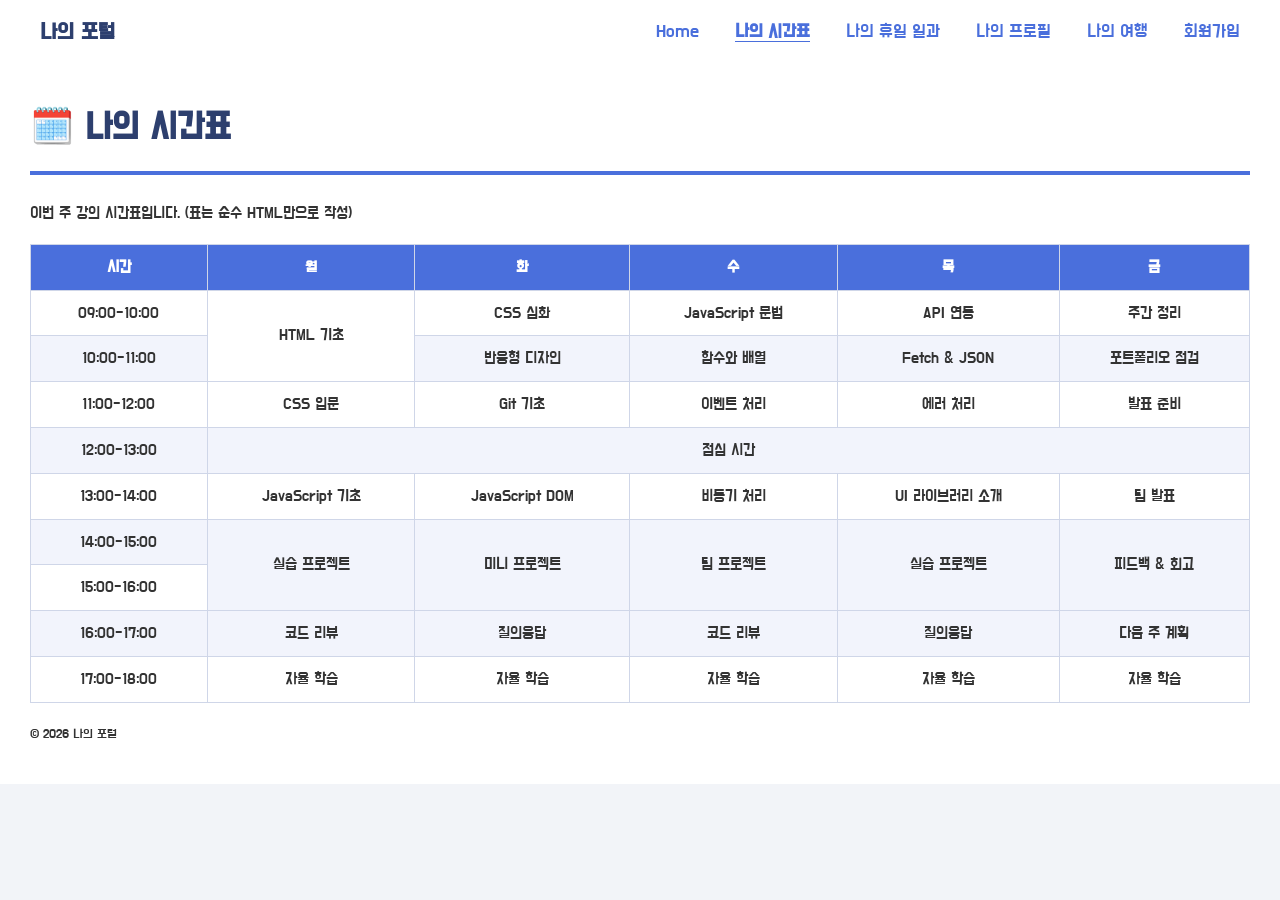
==== html/myClass.html @ 4f265711 "아래로 스크롤할시 네비 메뉴 사라지고, 다시 올리면 나오게 하는 기능 추가" ====
<!DOCTYPE html>
<html lang="ko">
<head>
    <meta charset="UTF-8">
    <meta name="viewport" content="width=device-width, initial-scale=1.0">
    <title>나의 포털 | 시간표</title>
    <link rel="preconnect" href="https://fonts.googleapis.com">
    <link rel="preconnect" href="https://fonts.gstatic.com" crossorigin>
    <link href="https://fonts.googleapis.com/css2?family=Do+Hyeon&display=swap" rel="stylesheet">
    <link rel="stylesheet" href="../css/style.css">
</head>
<body>
    <div class="container">
    <nav>
        <a href="index.html" class="logo">나의 포털</a>
        <ul class="quicklinks">
            <li><a href="index.html">Home</a></li>
            <li><a href="myClass.html" class="active">나의 시간표</a></li>
            <li><a href="myHoliday.html">나의 휴일 일과</a></li>
            <li><a href="myProfile.html">나의 프로필</a></li>
            <li><a href="myTrip.html">나의 여행</a></li>
            <li><a href="signUp.html">회원가입</a></li>
        </ul>
    </nav>

    <header>
        <h1>🗓️ 나의 시간표</h1>
        <p>이번 주 강의 시간표입니다. (표는 순수 HTML만으로 작성)</p>
    </header>

    <main>
        <table border="1">
            <thead>
                <tr>
                    <th>시간</th>
                    <th>월</th>
                    <th>화</th>
                    <th>수</th>
                    <th>목</th>
                    <th>금</th>
                </tr>
            </thead>
            <tbody>
                <tr>
                    <td>09:00-10:00</td>
                    <td rowspan="2">HTML 기초</td>
                    <td>CSS 심화</td>
                    <td>JavaScript 문법</td>
                    <td>API 연동</td>
                    <td>주간 정리</td>
                </tr>
                <tr>
                    <td>10:00-11:00</td>
                    <td>반응형 디자인</td>
                    <td>함수와 배열</td>
                    <td>Fetch &amp; JSON</td>
                    <td>포트폴리오 점검</td>
                </tr>
                <tr>
                    <td>11:00-12:00</td>
                    <td>CSS 입문</td>
                    <td>Git 기초</td>
                    <td>이벤트 처리</td>
                    <td>에러 처리</td>
                    <td>발표 준비</td>
                </tr>
                <tr>
                    <td>12:00-13:00</td>
                    <td colspan="5">점심 시간</td>
                </tr>
                <tr>
                    <td>13:00-14:00</td>
                    <td>JavaScript 기초</td>
                    <td>JavaScript DOM</td>
                    <td>비동기 처리</td>
                    <td>UI 라이브러리 소개</td>
                    <td>팀 발표</td>
                </tr>
                <tr>
                    <td>14:00-15:00</td>
                    <td rowspan="2">실습 프로젝트</td>
                    <td rowspan="2">미니 프로젝트</td>
                    <td rowspan="2">팀 프로젝트</td>
                    <td rowspan="2">실습 프로젝트</td>
                    <td rowspan="2">피드백 &amp; 회고</td>
                </tr>
                <tr>
                    <td>15:00-16:00</td>
                </tr>
                <tr>
                    <td>16:00-17:00</td>
                    <td>코드 리뷰</td>
                    <td>질의응답</td>
                    <td>코드 리뷰</td>
                    <td>질의응답</td>
                    <td>다음 주 계획</td>
                </tr>
                <tr>
                    <td>17:00-18:00</td>
                    <td>자율 학습</td>
                    <td>자율 학습</td>
                    <td>자율 학습</td>
                    <td>자율 학습</td>
                    <td>자율 학습</td>
                </tr>
            </tbody>
        </table>
    </main>

    <footer>
        <p><small>&copy; 2026 나의 포털</small></p>
    </footer>
    </div>
    <script src="../script/navScroll.js"></script>
</body>
</html>
---- css/style.css ----
/* ===== 전체 폰트 / 줄간격 / 색상 ===== */
body {
    font-family: 'Do Hyeon', sans-serif;
    line-height: 1.8;
    color: #333333;
    background-color: #f2f4f8;
    margin: 0;
    padding: 0;
}

/* ===== 제목 강조 ===== */
h1 {
    font-size: 2.2rem;
    color: #2d3f6e;
    padding: 12px 0;
    border-bottom: 4px solid #4a6fdc;
}

h2 {
    font-size: 1.5rem;
    color: #2d3f6e;
    padding: 8px 0 8px 10px;
    border-left: 6px solid #4a6fdc;
}

/* ===== 링크 스타일 ===== */
a {
    color: #4a6fdc;
    text-decoration: none;
}

a:hover {
    text-decoration: underline;
}

/* ===== 컨테이너 (가운데 정렬) ===== */
.container {
    margin: 0 auto;
    padding: 20px 30px;
    background-color: #ffffff;
}

/* ===== myTrip.html 여행지 카드 ===== */
.trip-card {
    background-color: #fafbff;
    border: 1px solid #dfe4f2;
    border-radius: 8px;
    padding: 15px;
    margin: 15px 0;
}

/* ===== myClass.html 시간표 ===== */
table {
    border-collapse: collapse;
    width: 100%;
}

th, td {
    border: 1px solid #cfd6e8;
    padding: 8px 10px;
    text-align: center;
}

thead th {
    background-color: #4a6fdc;
    color: #ffffff;
}

tbody tr:nth-child(even) {
    background-color: #f2f4fc;
}

/* ===== 미션3: index.html 바로가기 Flexbox ===== */
/* ===== 스크롤 시 사라짐/sticky 네비바 ===== */
nav {
    position: fixed;
    top: 0;
    left: 0;
    width: 100%;
    height: 64px;
    box-sizing: border-box;
    display: flex;
    align-items: center;
    justify-content: space-between;
    flex-wrap: wrap;
    gap: 12px;
    padding: 0 30px;
    background-color: transparent;
    z-index: 1000;
    transition: transform 0.3s ease, opacity 0.3s ease, background-color 0.3s ease;
}

nav.nav-scrolled {
    background-color: lightgreen;
}

nav.nav-hidden {
    transform: translateY(-100%);
    opacity: 0;
    pointer-events: none;
}

/* nav가 fixed로 빠지는 만큼 header를 아래로 밀어줌 */
header {
    margin-top: 64px;
}

.logo {
    font-size: 1.4rem;
    font-weight: bold;
    color: #2d3f6e;
    text-decoration: none;
}

.logo:hover {
    text-decoration: none;
}

.quicklinks {
    display: flex;
    flex-wrap: wrap;
    justify-content: flex-end;
    gap: 10px 16px;
    list-style: none;
    padding: 0;
    margin: 0;
}

/* ===== 미션3: index.html main/aside 가로 배치 ===== */
.layout {
    display: flex;
    gap: 30px;
    align-items: flex-start;
}

.layout main {
    flex: 3;
}

.layout aside {
    flex: 1;
}

/* ===== 미션3: myTrip.html 여행지 카드 Grid 3열 ===== */
.trip-grid {
    display: grid;
    grid-template-columns: repeat(3, 1fr);
    gap: 20px;
}

.trip-grid .trip-card {
    margin: 0;
}

/* ===== 미션5: 내비게이션 링크 hover 전환 ===== */
nav a {
    display: inline-block;
    padding: 6px 10px;
    border-radius: 4px;
    font-size: 1.15rem;
    transition: background-color 0.3s ease, color 0.3s ease;
}

nav a:hover {
    background-color: #4a6fdc;
    color: #ffffff;
    text-decoration: none;
}

nav a.active {
    text-decoration: underline;
    text-underline-offset: 4px;
    font-weight: bold;
}

/* ===== 미션5: 회원가입 버튼 hover 전환 ===== */
input[type="submit"],
input[type="reset"] {
    padding: 8px 18px;
    border: none;
    border-radius: 4px;
    cursor: pointer;
    transition: background-color 0.3s ease;
}

input[type="submit"] {
    background-color: #4a6fdc;
    color: #ffffff;
}

input[type="submit"]:hover {
    background-color: #2d3f6e;
}

input[type="reset"] {
    background-color: #e0e4f0;
    color: #333333;
}

input[type="reset"]:hover {
    background-color: #c7cde3;
}

/* ===== 미션6~8: 미니 게임/도구 버튼 ===== */
aside button {
    display: block;
    margin: 8px 0;
    padding: 8px 14px;
    border: none;
    border-radius: 4px;
    background-color: #4a6fdc;
    color: #ffffff;
    cursor: pointer;
    transition: background-color 0.3s ease;
}

aside button:hover {
    background-color: #2d3f6e;
}

/* ===== 미션9: 실시간 날씨 ===== */
#city-select {
    margin-top: 6px;
    padding: 4px 8px;
}

#weather-box {
    margin-top: 10px;
    padding: 10px;
    background-color: #f2f4fc;
    border-radius: 4px;
}

/* ===== 미션5: 여행 카드 hover 효과 ===== */
.trip-card {
    transition: transform 0.3s ease, box-shadow 0.3s ease;
}

.trip-card:hover {
    transform: translateY(-6px);
    box-shadow: 0 10px 20px rgba(45, 63, 110, 0.25);
}

/* ===== 미션5: 헤더 타이틀 페이드인 ===== */
@keyframes fadeIn {
    from {
        opacity: 0;
        transform: translateY(-10px);
    }
    to {
        opacity: 1;
        transform: translateY(0);
    }
}

.fade-in {
    animation: fadeIn 1.2s ease;
}

/* ===== 미션4: 786px 이하 반응형 ===== */
@media (max-width: 786px) {
    nav {
        flex-direction: column;
        align-items: flex-start;
        height: auto;
        padding: 10px 20px;
    }

    header {
        margin-top: 140px;
    }

    .quicklinks {
        flex-direction: column;
        justify-content: flex-start;
    }

    .layout {
        flex-direction: column;
    }

    .trip-grid {
        grid-template-columns: 1fr;
    }
}
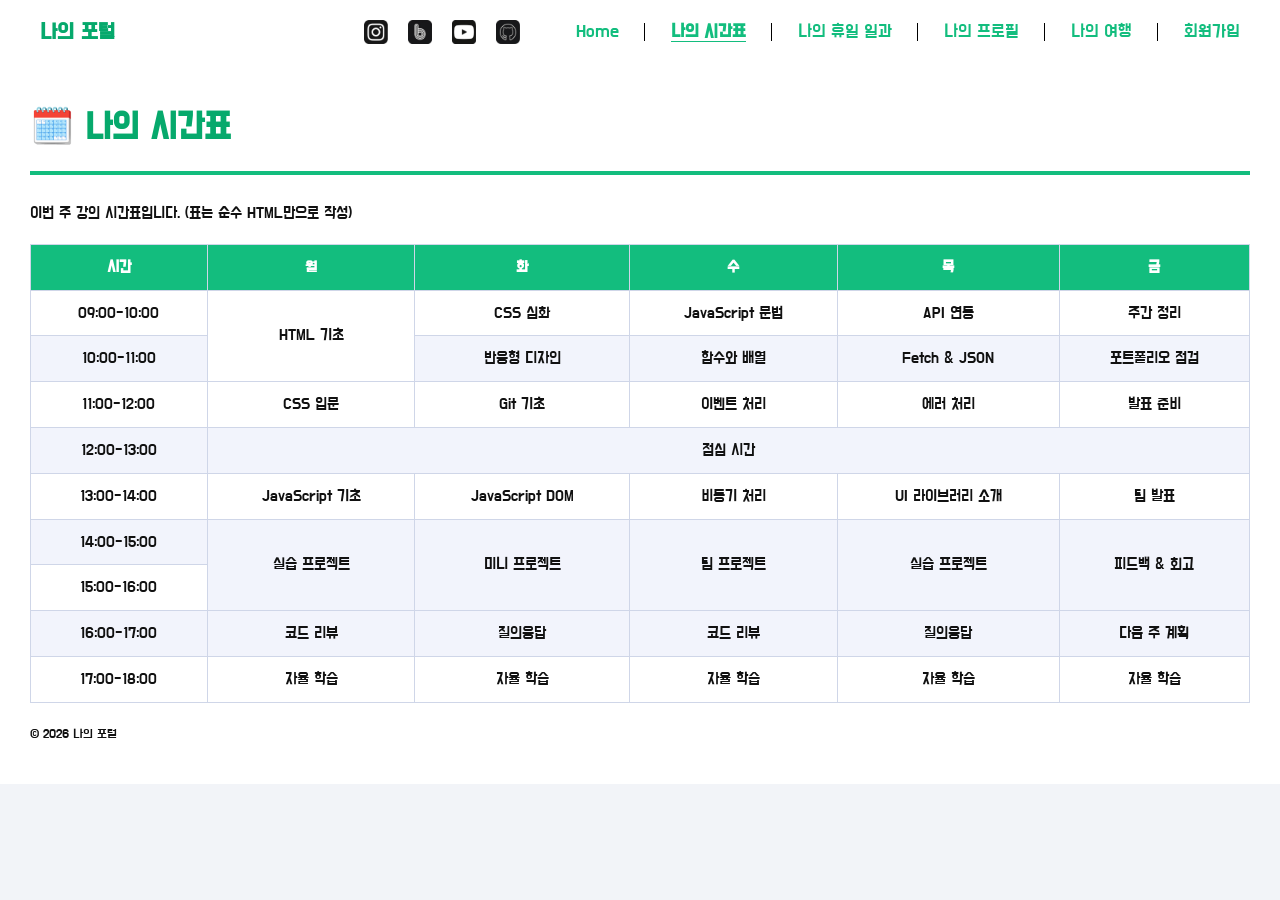
==== commit 08ee0676: "nav옆 인스타 블로그 깃허브 아이콘 추가" ====
--- a/html/myClass.html
+++ b/html/myClass.html
@@ -13,6 +13,14 @@
     <div class="container">
     <nav>
         <a href="index.html" class="logo">나의 포털</a>
+        <div class="nav-right">
+        <!-- TODO: 아래 3개 아이콘 링크는 임시로 google.com으로 연결됨. 실제 SNS 주소로 교체할 것 -->
+        <ul class="social-icons">
+            <li><a href="https://google.com" target="_blank" rel="noopener" aria-label="Instagram"><img src="../media/Icons/Icon_Insta.png" alt="Instagram" width="24" height="24"></a></li>
+            <li><a href="https://google.com" target="_blank" rel="noopener" aria-label="Blog"><img src="../media/Icons/Icon_Blog.png" alt="Blog" width="24" height="24"></a></li>
+            <li><a href="https://google.com" target="_blank" rel="noopener" aria-label="YouTube"><img src="../media/Icons/Icon_Youtube.png" alt="YouTube" width="24" height="24"></a></li>
+            <li><a href="https://google.com" target="_blank" rel="noopener" aria-label="GitHub"><img src="../media/Icons/Icon_Github.png" alt="GitHub" width="24" height="24"></a></li>
+        </ul>
         <ul class="quicklinks">
             <li><a href="index.html">Home</a></li>
             <li><a href="myClass.html" class="active">나의 시간표</a></li>
@@ -21,6 +29,7 @@
             <li><a href="myTrip.html">나의 여행</a></li>
             <li><a href="signUp.html">회원가입</a></li>
         </ul>
+    </div>
     </nav>
 
     <header>
--- a/css/style.css
+++ b/css/style.css
@@ -1,9 +1,27 @@
+/* ===== 색상 상수 (여기 값만 바꾸면 전체에 반영됨) ===== */
+:root {
+    --origin-green: #13bd7e;
+    --origin-deepgreen: #06a96c;
+    --font-dark: #111111;
+    --font-bright: #ffffff;
+
+    /* 아직 확정 안 된 보조색 (임시) */
+    --color-bg: #f2f4f8;
+    --color-bg-soft: #f2f4fc;
+    --color-border: #cfd6e8;
+    --color-border-light: #dfe4f2;
+    --color-card-bg: #fafbff;
+    --color-neutral: #e0e4f0;
+    --color-neutral-hover: #c7cde3;
+    --color-shadow: rgba(6, 169, 108, 0.25);
+}
+
 /* ===== 전체 폰트 / 줄간격 / 색상 ===== */
 body {
     font-family: 'Do Hyeon', sans-serif;
     line-height: 1.8;
-    color: #333333;
-    background-color: #f2f4f8;
+    color: var(--font-dark);
+    background-color: var(--color-bg);
     margin: 0;
     padding: 0;
 }
@@ -11,21 +29,21 @@
 /* ===== 제목 강조 ===== */
 h1 {
     font-size: 2.2rem;
-    color: #2d3f6e;
+    color: var(--origin-deepgreen);
     padding: 12px 0;
-    border-bottom: 4px solid #4a6fdc;
+    border-bottom: 4px solid var(--origin-green);
 }
 
 h2 {
     font-size: 1.5rem;
-    color: #2d3f6e;
+    color: var(--origin-deepgreen);
     padding: 8px 0 8px 10px;
-    border-left: 6px solid #4a6fdc;
+    border-left: 6px solid var(--origin-green);
 }
 
 /* ===== 링크 스타일 ===== */
 a {
-    color: #4a6fdc;
+    color: var(--origin-green);
     text-decoration: none;
 }
 
@@ -37,13 +55,13 @@
 .container {
     margin: 0 auto;
     padding: 20px 30px;
-    background-color: #ffffff;
+    background-color: var(--font-bright);
 }
 
 /* ===== myTrip.html 여행지 카드 ===== */
 .trip-card {
-    background-color: #fafbff;
-    border: 1px solid #dfe4f2;
+    background-color: var(--color-card-bg);
+    border: 1px solid var(--color-border-light);
     border-radius: 8px;
     padding: 15px;
     margin: 15px 0;
@@ -56,18 +74,18 @@
 }
 
 th, td {
-    border: 1px solid #cfd6e8;
+    border: 1px solid var(--color-border);
     padding: 8px 10px;
     text-align: center;
 }
 
 thead th {
-    background-color: #4a6fdc;
-    color: #ffffff;
+    background-color: var(--origin-green);
+    color: var(--font-bright);
 }
 
 tbody tr:nth-child(even) {
-    background-color: #f2f4fc;
+    background-color: var(--color-bg-soft);
 }
 
 /* ===== 미션3: index.html 바로가기 Flexbox ===== */
@@ -82,7 +100,6 @@
     display: flex;
     align-items: center;
     justify-content: space-between;
-    flex-wrap: wrap;
     gap: 12px;
     padding: 0 30px;
     background-color: transparent;
@@ -91,7 +108,7 @@
 }
 
 nav.nav-scrolled {
-    background-color: lightgreen;
+    background-color: var(--origin-green);
 }
 
 nav.nav-hidden {
@@ -108,7 +125,7 @@
 .logo {
     font-size: 1.4rem;
     font-weight: bold;
-    color: #2d3f6e;
+    color: var(--origin-deepgreen);
     text-decoration: none;
 }
 
@@ -116,14 +133,62 @@
     text-decoration: none;
 }
 
+.nav-right {
+    display: flex;
+    align-items: center;
+    flex-wrap: wrap;
+    gap: 20px;
+    margin-left: auto;
+}
+
+.social-icons {
+    display: flex;
+    align-items: center;
+    gap: 0px;
+    list-style: none;
+    padding: 10px 0px 0px 0px;
+    margin: 0;
+}
+
+.social-icons img {
+    display: block;
+    width: 24px;
+    height: 24px;
+    transition: opacity 0.3s ease;
+}
+
+.social-icons a:hover img {
+    opacity: 0.7;
+}
+
 .quicklinks {
     display: flex;
     flex-wrap: wrap;
     justify-content: flex-end;
-    gap: 10px 16px;
+    gap: 10px 0;
     list-style: none;
     padding: 0;
     margin: 0;
+}
+
+.quicklinks li {
+    position: relative;
+    padding: 0 16px;
+}
+
+.quicklinks li:last-child {
+    padding-right: 0;
+}
+
+.quicklinks li:not(:last-child)::after {
+    content: "";
+    position: absolute;
+    right: 0;
+    top: 50%;
+    transform: translateY(-50%);
+    width: 1.5px;
+    height: 18px;
+    background-color: #000000;
 }
 
 /* ===== 미션3: index.html main/aside 가로 배치 ===== */
@@ -162,8 +227,8 @@
 }
 
 nav a:hover {
-    background-color: #4a6fdc;
-    color: #ffffff;
+    background-color: var(--origin-green);
+    color: var(--font-bright);
     text-decoration: none;
 }
 
@@ -184,21 +249,21 @@
 }
 
 input[type="submit"] {
-    background-color: #4a6fdc;
-    color: #ffffff;
+    background-color: var(--origin-green);
+    color: var(--font-bright);
 }
 
 input[type="submit"]:hover {
-    background-color: #2d3f6e;
+    background-color: var(--origin-deepgreen);
 }
 
 input[type="reset"] {
-    background-color: #e0e4f0;
-    color: #333333;
+    background-color: var(--color-neutral);
+    color: var(--font-dark);
 }
 
 input[type="reset"]:hover {
-    background-color: #c7cde3;
+    background-color: var(--color-neutral-hover);
 }
 
 /* ===== 미션6~8: 미니 게임/도구 버튼 ===== */
@@ -208,14 +273,14 @@
     padding: 8px 14px;
     border: none;
     border-radius: 4px;
-    background-color: #4a6fdc;
-    color: #ffffff;
+    background-color: var(--origin-green);
+    color: var(--font-bright);
     cursor: pointer;
     transition: background-color 0.3s ease;
 }
 
 aside button:hover {
-    background-color: #2d3f6e;
+    background-color: var(--origin-deepgreen);
 }
 
 /* ===== 미션9: 실시간 날씨 ===== */
@@ -227,7 +292,7 @@
 #weather-box {
     margin-top: 10px;
     padding: 10px;
-    background-color: #f2f4fc;
+    background-color: var(--color-bg-soft);
     border-radius: 4px;
 }
 
@@ -238,7 +303,7 @@
 
 .trip-card:hover {
     transform: translateY(-6px);
-    box-shadow: 0 10px 20px rgba(45, 63, 110, 0.25);
+    box-shadow: 0 10px 20px var(--color-shadow);
 }
 
 /* ===== 미션5: 헤더 타이틀 페이드인 ===== */
@@ -267,7 +332,12 @@
     }
 
     header {
-        margin-top: 140px;
+        margin-top: 180px;
+    }
+
+    .nav-right {
+        flex-direction: column;
+        align-items: flex-start;
     }
 
     .quicklinks {
@@ -275,6 +345,14 @@
         justify-content: flex-start;
     }
 
+    .quicklinks li {
+        padding: 4px 0;
+    }
+
+    .quicklinks li::after {
+        display: none;
+    }
+
     .layout {
         flex-direction: column;
     }
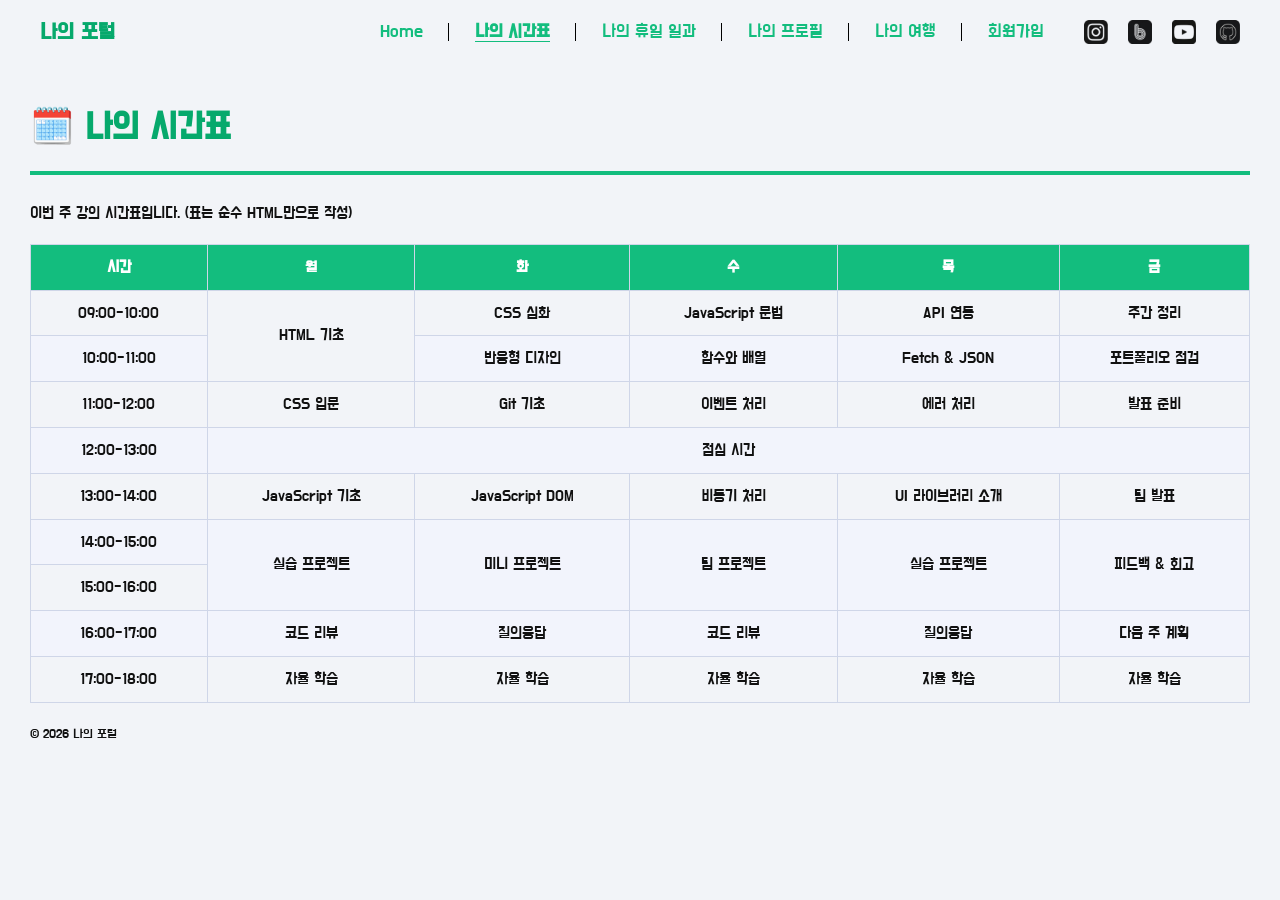
==== commit da46a986: "다른 페이지 nav위치 통일" ====
--- a/html/myClass.html
+++ b/html/myClass.html
@@ -15,12 +15,6 @@
         <a href="index.html" class="logo">나의 포털</a>
         <div class="nav-right">
         <!-- TODO: 아래 3개 아이콘 링크는 임시로 google.com으로 연결됨. 실제 SNS 주소로 교체할 것 -->
-        <ul class="social-icons">
-            <li><a href="https://google.com" target="_blank" rel="noopener" aria-label="Instagram"><img src="../media/Icons/Icon_Insta.png" alt="Instagram" width="24" height="24"></a></li>
-            <li><a href="https://google.com" target="_blank" rel="noopener" aria-label="Blog"><img src="../media/Icons/Icon_Blog.png" alt="Blog" width="24" height="24"></a></li>
-            <li><a href="https://google.com" target="_blank" rel="noopener" aria-label="YouTube"><img src="../media/Icons/Icon_Youtube.png" alt="YouTube" width="24" height="24"></a></li>
-            <li><a href="https://google.com" target="_blank" rel="noopener" aria-label="GitHub"><img src="../media/Icons/Icon_Github.png" alt="GitHub" width="24" height="24"></a></li>
-        </ul>
         <ul class="quicklinks">
             <li><a href="index.html">Home</a></li>
             <li><a href="myClass.html" class="active">나의 시간표</a></li>
@@ -28,6 +22,12 @@
             <li><a href="myProfile.html">나의 프로필</a></li>
             <li><a href="myTrip.html">나의 여행</a></li>
             <li><a href="signUp.html">회원가입</a></li>
+        </ul>
+        <ul class="social-icons">
+            <li><a href="https://google.com" target="_blank" rel="noopener" aria-label="Instagram"><img src="../media/Icons/Icon_Insta.png" alt="Instagram" width="24" height="24"></a></li>
+            <li><a href="https://google.com" target="_blank" rel="noopener" aria-label="Blog"><img src="../media/Icons/Icon_Blog.png" alt="Blog" width="24" height="24"></a></li>
+            <li><a href="https://google.com" target="_blank" rel="noopener" aria-label="YouTube"><img src="../media/Icons/Icon_Youtube.png" alt="YouTube" width="24" height="24"></a></li>
+            <li><a href="https://google.com" target="_blank" rel="noopener" aria-label="GitHub"><img src="../media/Icons/Icon_Github.png" alt="GitHub" width="24" height="24"></a></li>
         </ul>
     </div>
     </nav>
--- a/css/style.css
+++ b/css/style.css
@@ -55,7 +55,7 @@
 .container {
     margin: 0 auto;
     padding: 20px 30px;
-    background-color: var(--font-bright);
+    background-color: var(--color-bg);
 }
 
 /* ===== myTrip.html 여행지 카드 ===== */
@@ -154,11 +154,11 @@
     display: block;
     width: 24px;
     height: 24px;
-    transition: opacity 0.3s ease;
+    transition: transform 0.3s ease;
 }
 
 .social-icons a:hover img {
-    opacity: 0.7;
+    transform: scale(1.15) translateY(-4px);
 }
 
 .quicklinks {
@@ -223,13 +223,11 @@
     padding: 6px 10px;
     border-radius: 4px;
     font-size: 1.15rem;
-    transition: background-color 0.3s ease, color 0.3s ease;
-}
-
-nav a:hover {
-    background-color: var(--origin-green);
-    color: var(--font-bright);
-    text-decoration: none;
+    transition: transform 0.3s ease;
+}
+
+.quicklinks a:hover {
+    transform: scale(1.1) translateY(-4px);
 }
 
 nav a.active {
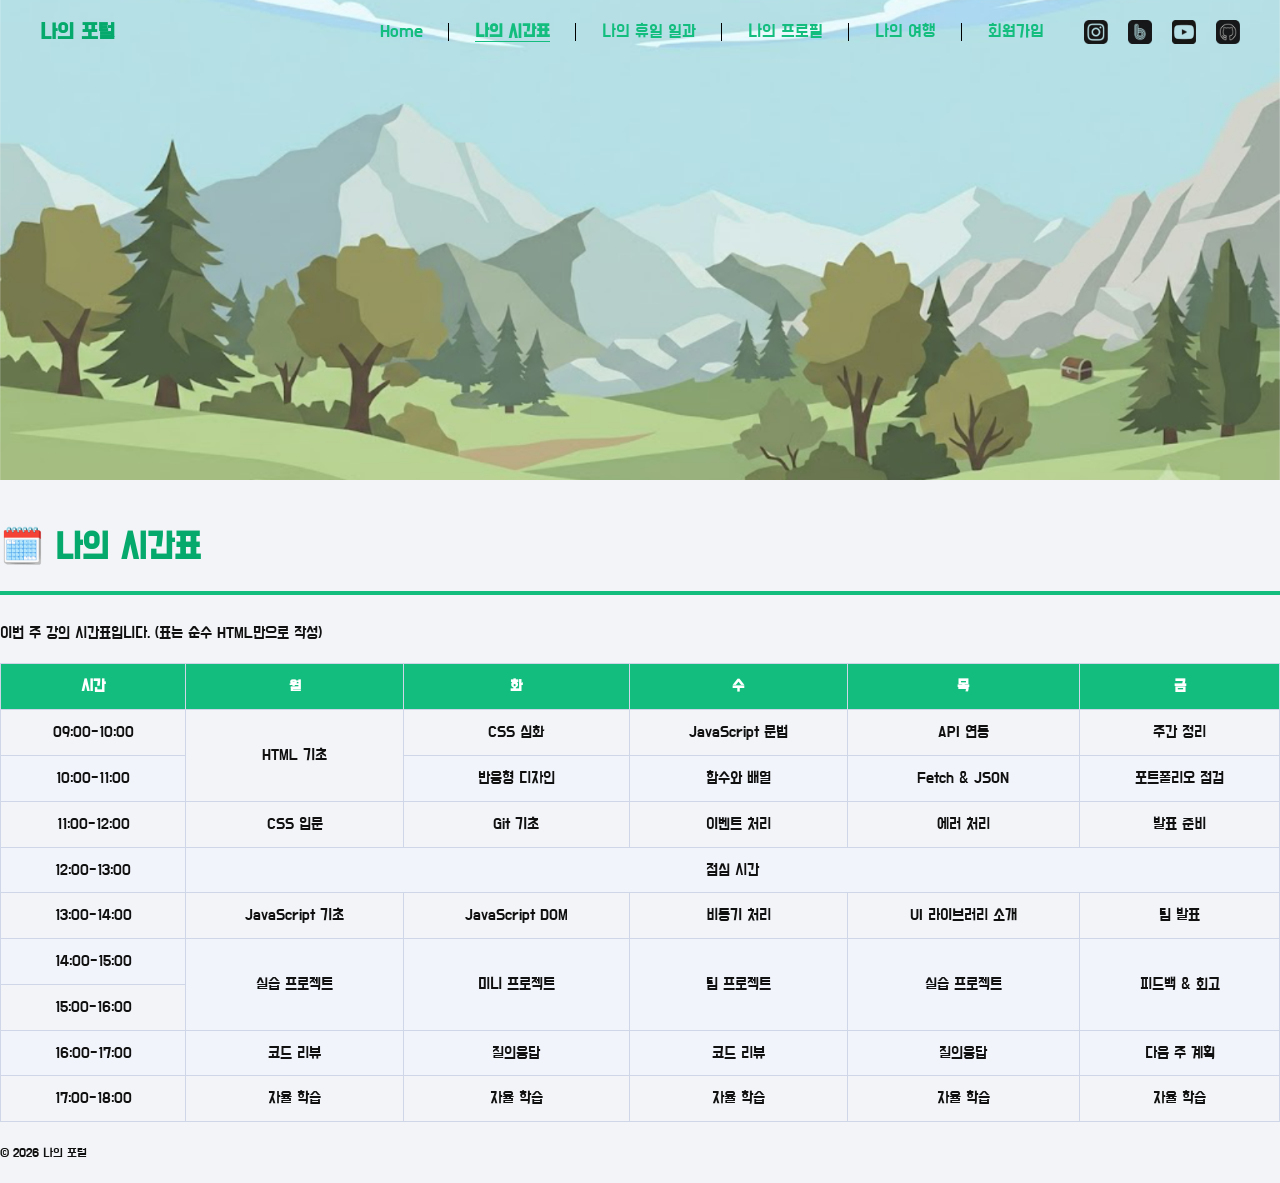
==== commit 6f2966fb: "배경 이미지 적용" ====
--- a/html/myClass.html
+++ b/html/myClass.html
@@ -31,6 +31,8 @@
         </ul>
     </div>
     </nav>
+
+    <img src="../media/Imgs/header-bg.png" alt="배경 산 이미지" class="header-bg">
 
     <header>
         <h1>🗓️ 나의 시간표</h1>
--- a/css/style.css
+++ b/css/style.css
@@ -26,6 +26,13 @@
     padding: 0;
 }
 
+/* ===== 헤더 배경 이미지 블록 (일반 흐름 요소 - 본문은 이 블록 다음에 자연스럽게 이어짐) ===== */
+.header-bg {
+    display: block;
+    width: 100%;
+    height: auto;
+}
+
 /* ===== 제목 강조 ===== */
 h1 {
     font-size: 2.2rem;
@@ -52,10 +59,9 @@
 }
 
 /* ===== 컨테이너 (가운데 정렬) ===== */
+/* 배경 이미지(z-index:-10)가 비쳐 보이도록 배경색을 두지 않음 */
 .container {
     margin: 0 auto;
-    padding: 20px 30px;
-    background-color: var(--color-bg);
 }
 
 /* ===== myTrip.html 여행지 카드 ===== */
@@ -115,11 +121,6 @@
     transform: translateY(-100%);
     opacity: 0;
     pointer-events: none;
-}
-
-/* nav가 fixed로 빠지는 만큼 header를 아래로 밀어줌 */
-header {
-    margin-top: 64px;
 }
 
 .logo {
@@ -329,10 +330,6 @@
         padding: 10px 20px;
     }
 
-    header {
-        margin-top: 180px;
-    }
-
     .nav-right {
         flex-direction: column;
         align-items: flex-start;
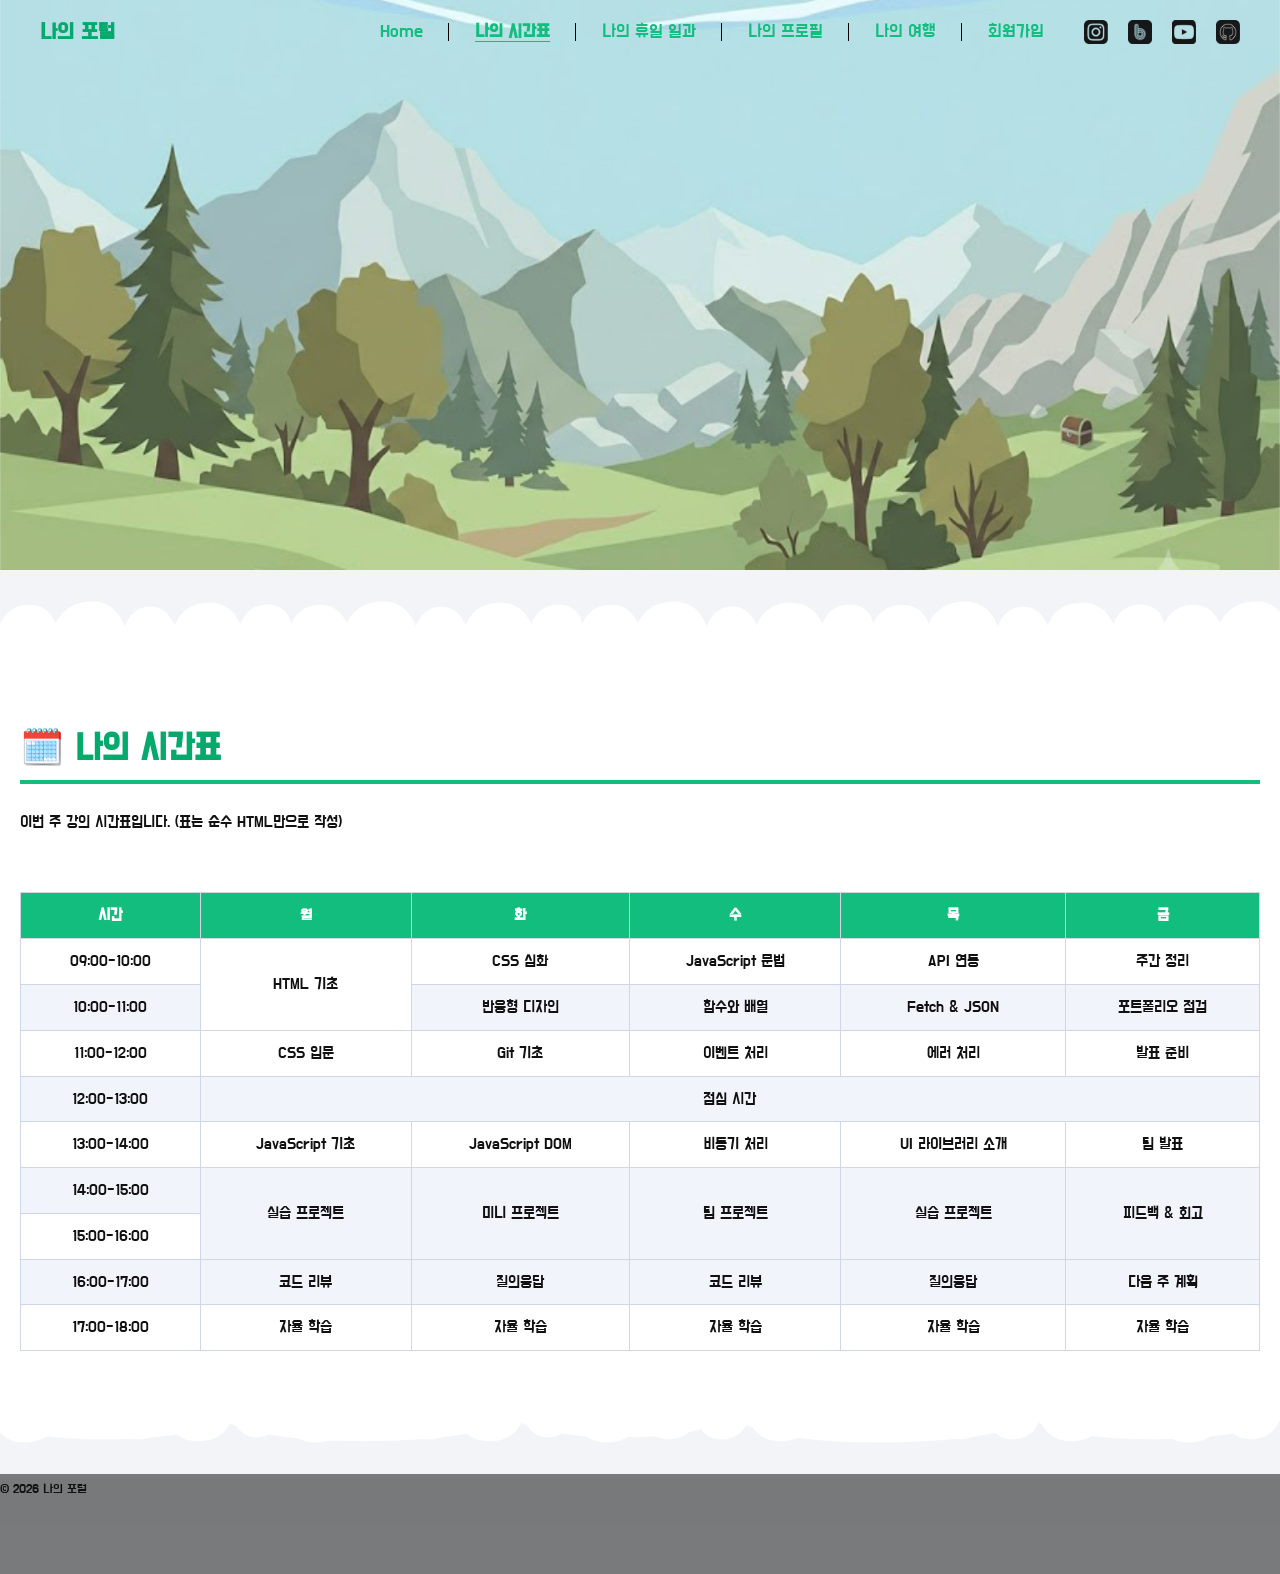
==== commit 7889ee61: "메인 레이아웃 제작중" ====
--- a/html/myClass.html
+++ b/html/myClass.html
@@ -33,6 +33,7 @@
     </nav>
 
     <img src="../media/Imgs/header-bg.png" alt="배경 산 이미지" class="header-bg">
+    <div class="header-divider"></div>
 
     <header>
         <h1>🗓️ 나의 시간표</h1>
@@ -118,6 +119,8 @@
         </table>
     </main>
 
+    <img src="../media/Imgs/divider-tile.png" alt="구분선 타일 (뒤집힘)" class="footer-divider">
+
     <footer>
         <p><small>&copy; 2026 나의 포털</small></p>
     </footer>
--- a/css/style.css
+++ b/css/style.css
@@ -29,15 +29,56 @@
 /* ===== 헤더 배경 이미지 블록 (일반 흐름 요소 - 본문은 이 블록 다음에 자연스럽게 이어짐) ===== */
 .header-bg {
     display: block;
+    position : relative;
+    top : -30px;
     width: 100%;
-    height: auto;
+    height: 600px;
+}
+
+
+
+/* ===== header-bg와 본문 사이 경계를 가리는 구분선 타일 (가로로 반복) ===== */
+.header-divider {
+    position: relative;
+    width: 100%;
+    height: 73px;
+    background-image: url("../media/Imgs/divider-tile.png");
+    background-repeat: repeat-x;
+    background-position: left top;
+}
+
+/* ===== 본문 끝에 divider-tile.png를 180도 뒤집어서 붙임 ===== */
+.footer-divider {
+    display: block;
+    width: 100%;
+    height: 73px;
+    transform: rotate(180deg);
+    background-image: url("../media/Imgs/divider-tile.png");
+    background-repeat: repeat-x;
+    background-position: left top;
+}
+
+/* ===== 자투리 부분: 원래 aside에 있던 내용, 임시로 가로 배치 ===== */
+.extra-row {
+    display: flex;
+    gap: 30px;
+    flex-wrap: wrap;
+}
+
+.extra-row > section {
+    flex: 1;
+}
+
+footer {
+    background-color: rgba(0, 0, 0, 0.5);
+    margin-top: 30px;
+    height: 100px;
 }
 
 /* ===== 제목 강조 ===== */
 h1 {
     font-size: 2.2rem;
     color: var(--origin-deepgreen);
-    padding: 12px 0;
     border-bottom: 4px solid var(--origin-green);
 }
 
@@ -61,7 +102,7 @@
 /* ===== 컨테이너 (가운데 정렬) ===== */
 /* 배경 이미지(z-index:-10)가 비쳐 보이도록 배경색을 두지 않음 */
 .container {
-    margin: 0 auto;
+    margin: 0 0 0 0;
 }
 
 /* ===== myTrip.html 여행지 카드 ===== */
@@ -193,10 +234,21 @@
 }
 
 /* ===== 미션3: index.html main/aside 가로 배치 ===== */
+
 .layout {
     display: flex;
     gap: 30px;
     align-items: flex-start;
+}
+
+main {
+  background-color: #ffffff;
+  padding: 20px 20px 20px 20px;
+}
+
+Header {
+  background-color: #ffffff;
+  padding: 20px 20px 20px 20px;
 }
 
 .layout main {
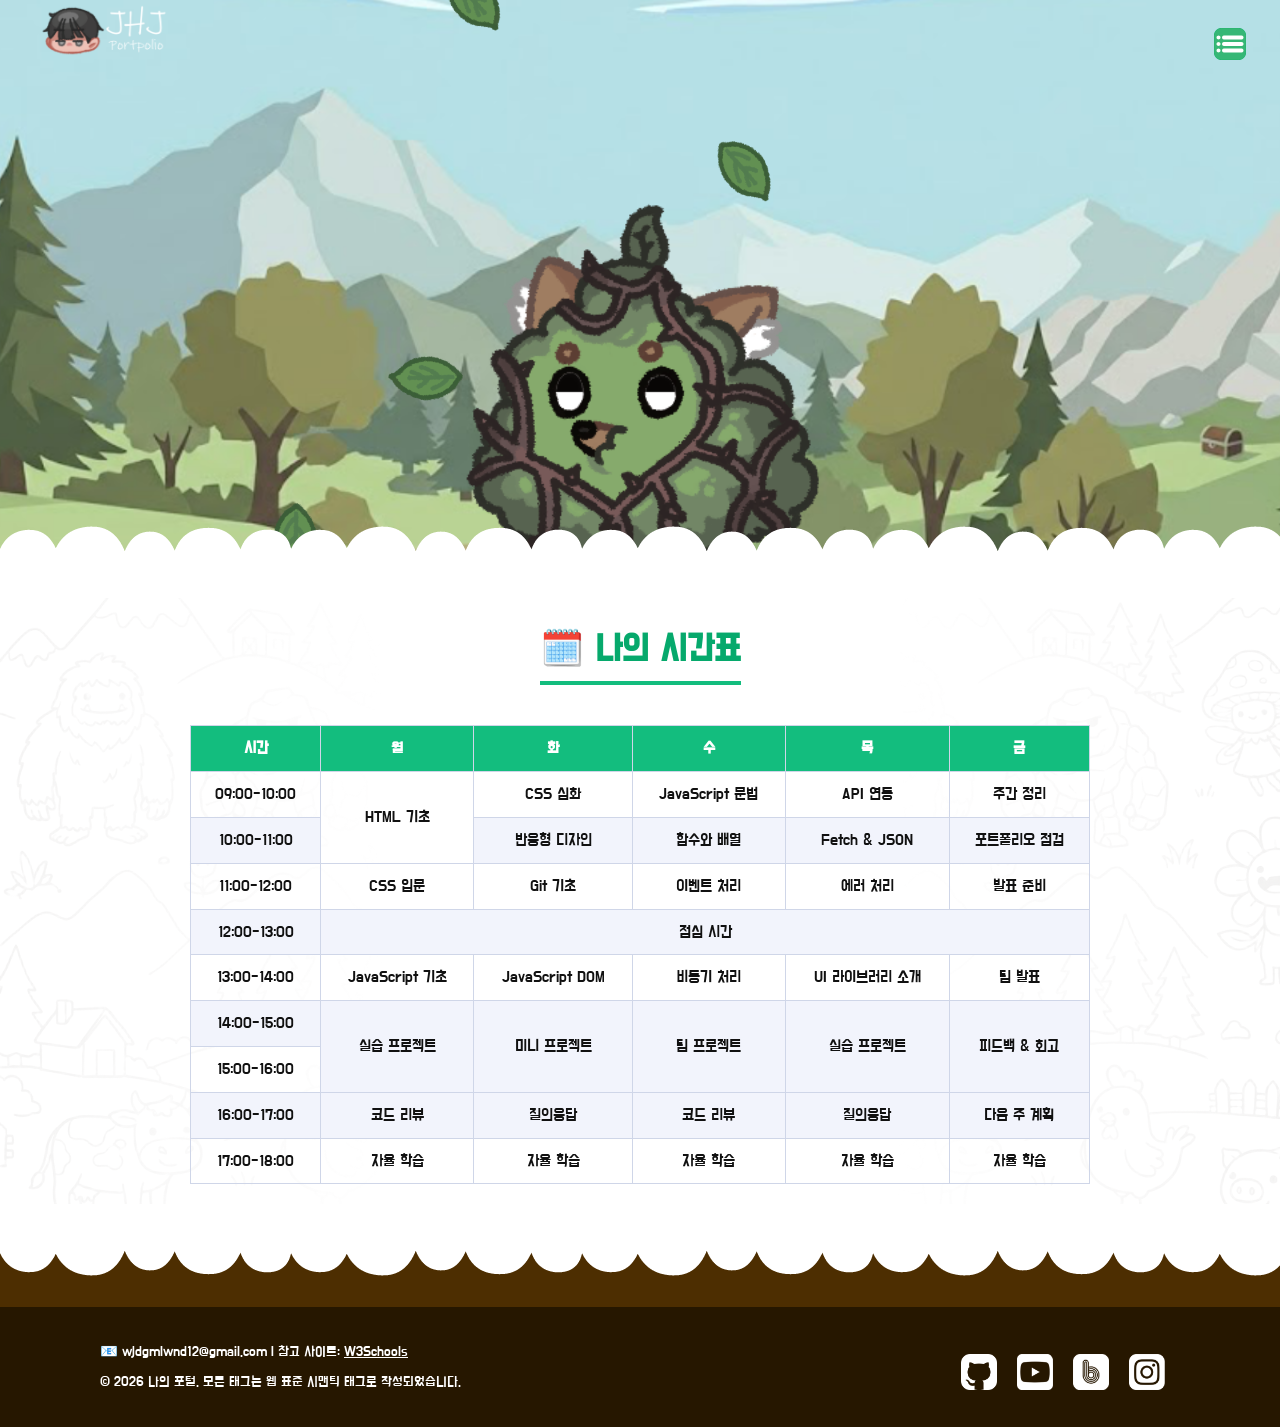
==== commit ed5a3706: "회원가입장 UI적용완료" ====
--- a/html/myClass.html
+++ b/html/myClass.html
@@ -10,11 +10,13 @@
     <link rel="stylesheet" href="../css/style.css">
 </head>
 <body>
+    <div id="leaf-container" class="leaf-container"></div>
+
     <div class="container">
     <nav>
-        <a href="index.html" class="logo">나의 포털</a>
+        <a href="index.html" class="logo"><img src="../media/Imgs/Logo.png" alt="나의 포털 로고"></a>
         <div class="nav-right">
-        <!-- TODO: 아래 3개 아이콘 링크는 임시로 google.com으로 연결됨. 실제 SNS 주소로 교체할 것 -->
+        <!-- TODO: 아래 3개 아이콘 링크는 임시로 google.com으로 연결됨. 실제 SNS 주소로 교체할 것 --->
         <ul class="quicklinks">
             <li><a href="index.html">Home</a></li>
             <li><a href="myClass.html" class="active">나의 시간표</a></li>
@@ -24,107 +26,160 @@
             <li><a href="signUp.html">회원가입</a></li>
         </ul>
         <ul class="social-icons">
-            <li><a href="https://google.com" target="_blank" rel="noopener" aria-label="Instagram"><img src="../media/Icons/Icon_Insta.png" alt="Instagram" width="24" height="24"></a></li>
-            <li><a href="https://google.com" target="_blank" rel="noopener" aria-label="Blog"><img src="../media/Icons/Icon_Blog.png" alt="Blog" width="24" height="24"></a></li>
-            <li><a href="https://google.com" target="_blank" rel="noopener" aria-label="YouTube"><img src="../media/Icons/Icon_Youtube.png" alt="YouTube" width="24" height="24"></a></li>
-            <li><a href="https://google.com" target="_blank" rel="noopener" aria-label="GitHub"><img src="../media/Icons/Icon_Github.png" alt="GitHub" width="24" height="24"></a></li>
+            <li><a href="https://github.com/JHuiJung" target="_blank" rel="noopener" aria-label="GitHub"><img src="../media/Icons/Icon_Github_Dark.png" alt="GitHub" width="24" height="24"></a></li>
+            <li><a href="https://www.youtube.com/@jhj_baobab" target="_blank" rel="noopener" aria-label="YouTube"><img src="../media/Icons/Icon_Youtube_Dark.png" alt="YouTube" width="24" height="24"></a></li>
+            <li><a href="https://jhjbaobab.tistory.com/#google_vignette" target="_blank" rel="noopener" aria-label="Blog"><img src="../media/Icons/Icon_Blog_Dark.png" alt="Blog" width="24" height="24"></a></li>
+            <li><a href="https://www.instagram.com/jhj_baobab/" target="_blank" rel="noopener" aria-label="Instagram"><img src="../media/Icons/Icon_Insta_Dark.png" alt="Instagram" width="24" height="24"></a></li>
         </ul>
+        <button type="button" id="dark-mode-toggle">🌙 다크모드</button>
     </div>
     </nav>
 
-    <img src="../media/Imgs/header-bg.png" alt="배경 산 이미지" class="header-bg">
+    <button type="button" id="menu-toggle" class="menu-toggle">
+        <img src="../media/Icons/Icon_Menu.png" alt="메뉴 열기">
+    </button>
+
+    <div id="mobile-menu" class="mobile-menu">
+        <ul class="mobile-menu-links">
+            <li><a href="index.html">Home</a></li>
+            <li><a href="myClass.html" class="active">나의 시간표</a></li>
+            <li><a href="myHoliday.html">나의 휴일 일과</a></li>
+            <li><a href="myProfile.html">나의 프로필</a></li>
+            <li><a href="myTrip.html">나의 여행</a></li>
+            <li><a href="signUp.html">회원가입</a></li>
+        </ul>
+
+        <div class="mobile-menu-social-block">
+            <ul class="social-icons mobile-menu-social">
+                <li><a href="https://github.com/JHuiJung" target="_blank" rel="noopener" aria-label="GitHub"><img src="../media/Icons/Icon_Github_Light.png" alt="GitHub" width="24" height="24"></a></li>
+                <li><a href="https://www.youtube.com/@jhj_baobab" target="_blank" rel="noopener" aria-label="YouTube"><img src="../media/Icons/Icon_Youtube_Light.png" alt="YouTube" width="24" height="24"></a></li>
+                <li><a href="https://jhjbaobab.tistory.com/#google_vignette" target="_blank" rel="noopener" aria-label="Blog"><img src="../media/Icons/Icon_Blog_Light.png" alt="Blog" width="24" height="24"></a></li>
+                <li><a href="https://www.instagram.com/jhj_baobab/" target="_blank" rel="noopener" aria-label="Instagram"><img src="../media/Icons/Icon_Insta_Light.png" alt="Instagram" width="24" height="24"></a></li>
+            </ul>
+        </div>
+    </div>
+
+    <div class="monster-wrap">
+        <img src="../media/Imgs/Main_Monster_Body.png" alt="메인 몬스터 캐릭터" class="main-monster">
+        <img src="../media/Imgs/Main_Monster_Eye.png" alt="몬스터 눈" class="monster-eye-Right">
+        <img src="../media/Imgs/Main_Monster_Eye.png" alt="몬스터 눈" class="monster-eye-Left">
+    </div>
+
+    <div class="header-bg-frame">
+        <img src="../media/Imgs/header-bg-Light.png" alt="배경 산 이미지" class="header-bg">
+    </div>
+    <div class="content-block">
     <div class="header-divider"></div>
 
-    <header>
-        <h1>🗓️ 나의 시간표</h1>
-        <p>이번 주 강의 시간표입니다. (표는 순수 HTML만으로 작성)</p>
-    </header>
+    <div class="main-content">
+        <header>
+            <h1 class="fade-in">🗓️ 나의 시간표</h1>
+        </header>
 
-    <main>
-        <table border="1">
-            <thead>
-                <tr>
-                    <th>시간</th>
-                    <th>월</th>
-                    <th>화</th>
-                    <th>수</th>
-                    <th>목</th>
-                    <th>금</th>
-                </tr>
-            </thead>
-            <tbody>
-                <tr>
-                    <td>09:00-10:00</td>
-                    <td rowspan="2">HTML 기초</td>
-                    <td>CSS 심화</td>
-                    <td>JavaScript 문법</td>
-                    <td>API 연동</td>
-                    <td>주간 정리</td>
-                </tr>
-                <tr>
-                    <td>10:00-11:00</td>
-                    <td>반응형 디자인</td>
-                    <td>함수와 배열</td>
-                    <td>Fetch &amp; JSON</td>
-                    <td>포트폴리오 점검</td>
-                </tr>
-                <tr>
-                    <td>11:00-12:00</td>
-                    <td>CSS 입문</td>
-                    <td>Git 기초</td>
-                    <td>이벤트 처리</td>
-                    <td>에러 처리</td>
-                    <td>발표 준비</td>
-                </tr>
-                <tr>
-                    <td>12:00-13:00</td>
-                    <td colspan="5">점심 시간</td>
-                </tr>
-                <tr>
-                    <td>13:00-14:00</td>
-                    <td>JavaScript 기초</td>
-                    <td>JavaScript DOM</td>
-                    <td>비동기 처리</td>
-                    <td>UI 라이브러리 소개</td>
-                    <td>팀 발표</td>
-                </tr>
-                <tr>
-                    <td>14:00-15:00</td>
-                    <td rowspan="2">실습 프로젝트</td>
-                    <td rowspan="2">미니 프로젝트</td>
-                    <td rowspan="2">팀 프로젝트</td>
-                    <td rowspan="2">실습 프로젝트</td>
-                    <td rowspan="2">피드백 &amp; 회고</td>
-                </tr>
-                <tr>
-                    <td>15:00-16:00</td>
-                </tr>
-                <tr>
-                    <td>16:00-17:00</td>
-                    <td>코드 리뷰</td>
-                    <td>질의응답</td>
-                    <td>코드 리뷰</td>
-                    <td>질의응답</td>
-                    <td>다음 주 계획</td>
-                </tr>
-                <tr>
-                    <td>17:00-18:00</td>
-                    <td>자율 학습</td>
-                    <td>자율 학습</td>
-                    <td>자율 학습</td>
-                    <td>자율 학습</td>
-                    <td>자율 학습</td>
-                </tr>
-            </tbody>
-        </table>
-    </main>
+        <main>
+            <table border="1">
+                <thead>
+                    <tr>
+                        <th>시간</th>
+                        <th>월</th>
+                        <th>화</th>
+                        <th>수</th>
+                        <th>목</th>
+                        <th>금</th>
+                    </tr>
+                </thead>
+                <tbody>
+                    <tr>
+                        <td>09:00-10:00</td>
+                        <td rowspan="2">HTML 기초</td>
+                        <td>CSS 심화</td>
+                        <td>JavaScript 문법</td>
+                        <td>API 연동</td>
+                        <td>주간 정리</td>
+                    </tr>
+                    <tr>
+                        <td>10:00-11:00</td>
+                        <td>반응형 디자인</td>
+                        <td>함수와 배열</td>
+                        <td>Fetch &amp; JSON</td>
+                        <td>포트폴리오 점검</td>
+                    </tr>
+                    <tr>
+                        <td>11:00-12:00</td>
+                        <td>CSS 입문</td>
+                        <td>Git 기초</td>
+                        <td>이벤트 처리</td>
+                        <td>에러 처리</td>
+                        <td>발표 준비</td>
+                    </tr>
+                    <tr>
+                        <td>12:00-13:00</td>
+                        <td colspan="5">점심 시간</td>
+                    </tr>
+                    <tr>
+                        <td>13:00-14:00</td>
+                        <td>JavaScript 기초</td>
+                        <td>JavaScript DOM</td>
+                        <td>비동기 처리</td>
+                        <td>UI 라이브러리 소개</td>
+                        <td>팀 발표</td>
+                    </tr>
+                    <tr>
+                        <td>14:00-15:00</td>
+                        <td rowspan="2">실습 프로젝트</td>
+                        <td rowspan="2">미니 프로젝트</td>
+                        <td rowspan="2">팀 프로젝트</td>
+                        <td rowspan="2">실습 프로젝트</td>
+                        <td rowspan="2">피드백 &amp; 회고</td>
+                    </tr>
+                    <tr>
+                        <td>15:00-16:00</td>
+                    </tr>
+                    <tr>
+                        <td>16:00-17:00</td>
+                        <td>코드 리뷰</td>
+                        <td>질의응답</td>
+                        <td>코드 리뷰</td>
+                        <td>질의응답</td>
+                        <td>다음 주 계획</td>
+                    </tr>
+                    <tr>
+                        <td>17:00-18:00</td>
+                        <td>자율 학습</td>
+                        <td>자율 학습</td>
+                        <td>자율 학습</td>
+                        <td>자율 학습</td>
+                        <td>자율 학습</td>
+                    </tr>
+                </tbody>
+            </table>
+        </main>
+    </div>
 
-    <img src="../media/Imgs/divider-tile.png" alt="구분선 타일 (뒤집힘)" class="footer-divider">
+    <div class="footer-divider"></div>
+    </div>
 
     <footer>
-        <p><small>&copy; 2026 나의 포털</small></p>
+        <div class="footer-text">
+            <p>📧 wjdgmlwnd12@gmail.com | 참고 사이트: <a href="https://www.w3schools.com" target="_blank">W3Schools</a></p>
+            <p>&copy; 2026 나의 포털. 모든 태그는 웹 표준 시맨틱 태그로 작성되었습니다.</p>
+        </div>
+
+        <!-- TODO: 아래 4개 아이콘 링크는 임시로 google.com으로 연결됨. 실제 SNS 주소로 교체할 것 -->
+        <ul class="social-icons footer-icons">
+            <li><a href="https://github.com/JHuiJung" target="_blank" rel="noopener" aria-label="GitHub"><img src="../media/Icons/Icon_Github_Light.png" alt="GitHub" width="24" height="24"></a></li>
+            <li><a href="https://www.youtube.com/@jhj_baobab" target="_blank" rel="noopener" aria-label="YouTube"><img src="../media/Icons/Icon_Youtube_Light.png" alt="YouTube" width="24" height="24"></a></li>
+            <li><a href="https://jhjbaobab.tistory.com/#google_vignette" target="_blank" rel="noopener" aria-label="Blog"><img src="../media/Icons/Icon_Blog_Light.png" alt="Blog" width="24" height="24"></a></li>
+            <li><a href="https://www.instagram.com/jhj_baobab/" target="_blank" rel="noopener" aria-label="Instagram"><img src="../media/Icons/Icon_Insta_Light.png" alt="Instagram" width="24" height="24"></a></li>
+        </ul>
     </footer>
     </div>
+
     <script src="../script/navScroll.js"></script>
+    <script src="../script/darkMode.js"></script>
+    <script src="../script/mobileMenu.js"></script>
+    <script src="../script/leaves.js"></script>
+    <script src="../script/headerParallax.js"></script>
+    <script src="../script/monsterEyes.js"></script>
 </body>
 </html>
--- a/css/style.css
+++ b/css/style.css
@@ -6,7 +6,8 @@
     --font-bright: #ffffff;
 
     /* 아직 확정 안 된 보조색 (임시) */
-    --color-bg: #f2f4f8;
+    --color-bg: #4d2e01;
+    --color-bg-dark: #2a1900;
     --color-bg-soft: #f2f4fc;
     --color-border: #cfd6e8;
     --color-border-light: #dfe4f2;
@@ -24,25 +25,88 @@
     background-color: var(--color-bg);
     margin: 0;
     padding: 0;
+    overflow-x: hidden;
+}
+
+body.dark-mode {
+    background-color: var(--color-bg-dark);
+}
+
+/* 언더그라운드 패턴: 텍스트에 영향 안 주도록 별도 레이어로 분리하고,
+   가운데로 갈수록 투명해지도록(안 보이도록) 마스크 그라데이션 적용 */
+body::before {
+    content: "";
+    position: fixed;
+    inset: 0;
+    z-index: -20;
+    background-image: url("../media/Imgs/Bg_UnderGround.png");
+    background-repeat: repeat;
+    mask-image: linear-gradient(to right, rgba(0, 0, 0, 0.1) 0%, transparent 30%, transparent 70%, rgba(0, 0, 0, 0.1) 100%);
+    -webkit-mask-image: linear-gradient(to right, rgba(0, 0, 0, 0.1) 0%, transparent 30%, transparent 70%, rgba(0, 0, 0, 0.1) 100%);
 }
 
 /* ===== 헤더 배경 이미지 블록 (일반 흐름 요소 - 본문은 이 블록 다음에 자연스럽게 이어짐) ===== */
+.header-bg-frame {
+    position: relative;
+    z-index: -10;
+    top: -30px;
+    width: 100%;
+    height: 600px;
+    overflow: hidden;
+}
+
+/* 마우스에 따라 이동해도 빈 공간이 안 보이도록, 프레임보다 60px(=MAX_OFFSET*2) 더 크게 두고
+   중앙 정렬한 뒤 마우스 오프셋만큼 추가로 이동시킴 (script/headerParallax.js) */
 .header-bg {
     display: block;
-    position : relative;
-    top : -30px;
-    width: 100%;
-    height: 600px;
-}
-
-
+    position: absolute;
+    top: 50%;
+    left: 50%;
+    width: calc(100% + 40px);
+    height: calc(100% + 40px);
+    object-fit: cover;
+    transform: translate(-50%, -50%);
+    transition: transform 0.1s ease-out;
+}
+
+
+
+/* ===== header-divider ~ footer-divider 블록 전체를 50px 위로 올림 ===== */
+.content-block {
+    margin-top: -75px;
+}
+
+.main-content {
+    position: relative;
+    background-color: var(--font-bright);
+    z-index: 0; /* 쌓임 맥락 형성 */
+}
+
+.main-content::before {
+    content: "";
+    position: absolute;
+    inset: 0;
+    z-index: 1; /* 부모 배경색보다는 위로 올림 */
+    background-image: url("../media/Imgs/Bg_Monsters.png");
+    background-repeat: repeat;
+    mask-image: linear-gradient(to right, rgba(0, 0, 0, 0.30) 0%, transparent 30%, transparent 70%, rgba(0, 0, 0, 0.3) 100%);
+    -webkit-mask-image: linear-gradient(to right, rgba(0, 0, 0, 0.30) 0%, transparent 30%, transparent 70%, rgba(0, 0, 0, 0.3) 100%);
+}
+
+.main-content > * {
+    position: relative;
+    z-index: 2;
+    max-width: 900px;
+    margin-left: auto;
+    margin-right: auto;
+}
 
 /* ===== header-bg와 본문 사이 경계를 가리는 구분선 타일 (가로로 반복) ===== */
 .header-divider {
     position: relative;
     width: 100%;
     height: 73px;
-    background-image: url("../media/Imgs/divider-tile.png");
+    background-image: url("../media/Imgs/divider-tile-Light.png");
     background-repeat: repeat-x;
     background-position: left top;
 }
@@ -52,16 +116,54 @@
     display: block;
     width: 100%;
     height: 73px;
-    transform: rotate(180deg);
-    background-image: url("../media/Imgs/divider-tile.png");
+    transform: scaleY(-1);
+    background-image: url("../media/Imgs/divider-tile-Light.png");
     background-repeat: repeat-x;
     background-position: left top;
 }
 
+/* ===== 다크모드 ===== */
+body.dark-mode .header-divider,
+body.dark-mode .footer-divider {
+    background-image: url("../media/Imgs/divider-tile-Dark.png");
+}
+
+body.dark-mode .main-content {
+    background-color: #000000;
+}
+
+body.dark-mode .main-content,
+body.dark-mode .main-content * {
+    color: var(--font-bright);
+}
+
+/* h1/h2는 다크모드에서도 원래 색 유지 */
+body.dark-mode .main-content h1,
+body.dark-mode .main-content h2 {
+    color: var(--origin-deepgreen);
+}
+
+/* extra-section의 h2도 다크모드에서 원래 색 유지 */
+body.dark-mode .extra-section h2 {
+    color: var(--origin-deepgreen);
+}
+
 /* ===== 자투리 부분: 원래 aside에 있던 내용, 임시로 가로 배치 ===== */
+.extra-section {
+    display: flex;
+    flex-direction: column;
+    align-items: center;
+    text-align: center;
+}
+
+.extra-section,
+.extra-section * {
+    color: var(--font-bright);
+}
+
 .extra-row {
     display: flex;
-    gap: 30px;
+    gap: 60px;
     flex-wrap: wrap;
 }
 
@@ -69,24 +171,166 @@
     flex: 1;
 }
 
+/* ===== signUp.html: fieldset/legend 태그 스타일 ===== */
+fieldset {
+    border: 2px solid var(--origin-green);
+    border-radius: 15px;
+    padding: 16px 46px;
+    max-width: 500px;
+    margin: 0 auto 16px auto;
+    box-sizing: border-box;
+}
+
+legend {
+    border: 2px solid var(--origin-green);
+    border-radius: 15px;
+    padding: 4px 12px;
+    color: var(--origin-green);
+    font-size: 1.5rem;
+}
+
+label {
+    color: var(--origin-green);
+    font-size: 1.17rem;
+}
+
+/* ===== signUp.html: 질문+입력을 한 세트로 묶는 구조 ===== */
+.form-field {
+    display: flex;
+    flex-direction: column;
+    align-items: flex-start;
+    gap: 6px;
+    margin-bottom: 16px;
+}
+
+.form-field input[type="text"],
+.form-field input[type="password"],
+.form-field input[type="date"],
+.form-field textarea {
+    width: 100%;
+    max-width: 375px;
+    box-sizing: border-box;
+}
+
+.radio-group {
+    display: flex;
+    gap: 16px;
+    flex-wrap: wrap;
+}
+
+.email-input-group {
+    display: flex;
+    align-items: center;
+    gap: 6px;
+}
+
+/* ===== signUp.html: 텍스트 계열 입력 필드 스타일 ===== */
+input[type="text"],
+input[type="password"],
+input[type="date"],
+select,
+textarea {
+    background-color: transparent;
+    border: 2px solid var(--origin-green);
+    border-radius: 15px;
+    padding: 6px 12px;
+    font: inherit;
+}
+
+input[type="text"]:focus,
+input[type="password"]:focus,
+input[type="date"]:focus,
+select:focus,
+textarea:focus {
+    border-color: var(--origin-deepgreen);
+    color: var(--origin-deepgreen);
+    outline: none;
+}
+
+.email-input-group span {
+    font: inherit;
+}
+
+.email-input-group select {
+    min-width: 160px;
+    text-align: center;
+}
+
+/* select는 body의 line-height:1.8을 그대로 받으면 닫힌 상태 텍스트가 아래로 치우쳐 보여서 별도 지정 */
+select {
+    line-height: normal;
+    padding: 10px;
+}
+
+/* ===== signUp.html: 라디오 버튼 커스텀 스타일 ===== */
+input[type="radio"] {
+    appearance: none;
+    width: 18px;
+    height: 18px;
+    margin-right: 4px;
+    border: 2px solid var(--origin-green);
+    border-radius: 50%;
+    outline: none;
+    cursor: pointer;
+    position: relative;
+    vertical-align: middle;
+}
+
+input[type="radio"]:checked::before {
+    content: "";
+    position: absolute;
+    inset: 3px;
+    border-radius: 50%;
+    background-color: var(--origin-deepgreen);
+}
+
 footer {
     background-color: rgba(0, 0, 0, 0.5);
+    color: var(--font-bright);
     margin-top: 30px;
+    font-size: 0.9rem;
+    padding: 10px 100px 10px 100px;
     height: 100px;
+    display: flex;
+    align-items: center;
+    justify-content: space-between;
+    gap: 30px;
+}
+
+.social-icons.footer-icons {
+    margin: 0px 15px 0px 0px;
+    gap: 20px;
+}
+
+.footer-text p {
+    margin: 4px 0;
+}
+
+.footer-text a {
+    color: var(--font-bright);
+    text-decoration: underline;
 }
 
 /* ===== 제목 강조 ===== */
 h1 {
     font-size: 2.2rem;
     color: var(--origin-deepgreen);
+    width: fit-content;
+    margin: 0 auto;
+    text-align: center; 
     border-bottom: 4px solid var(--origin-green);
 }
 
 h2 {
     font-size: 1.5rem;
     color: var(--origin-deepgreen);
-    padding: 8px 0 8px 10px;
-    border-left: 6px solid var(--origin-green);
+    padding: 8px 0; 
+    
+    width: fit-content;
+    margin: 0 auto;
+    text-align: center; 
+    
+    border-bottom: 4px solid var(--origin-green);
 }
 
 /* ===== 링크 스타일 ===== */
@@ -102,7 +346,55 @@
 /* ===== 컨테이너 (가운데 정렬) ===== */
 /* 배경 이미지(z-index:-10)가 비쳐 보이도록 배경색을 두지 않음 */
 .container {
+    position: relative;
     margin: 0 0 0 0;
+}
+
+/* Main_Monster_Body.png: 페이지 기준 가로 중앙(width/2), top 200px 위치에 배치 */
+.monster-wrap {
+    position: absolute;
+    z-index: -5;
+    left: 50%;
+    top: 200px;
+    transform: translateX(-50%);
+    width: 400px;
+    animation: monsterIdle 1.5s ease-in-out infinite;
+}
+
+/* 몬스터 idle(숨쉬기) 애니메이션: 상하로 살짝 눌리고 좌우로 살짝 퍼졌다가 원상태로 복귀 */
+@keyframes monsterIdle {
+    0%, 100% {
+        transform: translateX(-50%) scale(1, 1);
+    }
+    50% {
+        transform: translateX(-50%) scale(1.02, 0.98);
+    }
+}
+
+.main-monster {
+    display: block;
+    width: 100%;
+}
+
+/* Eye는 Body(.monster-wrap) 기준 %로 위치를 잡아서, Body 크기가 바뀌어도 같은 자리를 유지함 */
+.monster-eye-Right {
+    position: absolute;
+    z-index: -7;
+    left: 55%;
+    top: 48%;
+    width: 16%;
+    transform: translate(-50%, -50%);
+    transition: transform 0.1s ease-out;
+}
+
+.monster-eye-Left {
+    position: absolute;
+    z-index: -7;
+    left: 32.5%;
+    top: 48%;
+    width: 16%;
+    transform: translate(-50%, -50%);
+    transition: transform 0.1s ease-out;
 }
 
 /* ===== myTrip.html 여행지 카드 ===== */
@@ -165,10 +457,17 @@
 }
 
 .logo {
+    display: block;
     font-size: 1.4rem;
     font-weight: bold;
-    color: var(--origin-deepgreen);
+    color: var(--font-bright);
     text-decoration: none;
+}
+
+.logo img {
+    display: block;
+    height: 80px;
+    width: auto;
 }
 
 .logo:hover {
@@ -194,8 +493,8 @@
 
 .social-icons img {
     display: block;
-    width: 24px;
-    height: 24px;
+    width: 36px;
+    height: 36px;
     transition: transform 0.3s ease;
 }
 
@@ -242,13 +541,13 @@
 }
 
 main {
-  background-color: #ffffff;
   padding: 20px 20px 20px 20px;
+  text-align: center;
 }
 
 Header {
-  background-color: #ffffff;
   padding: 20px 20px 20px 20px;
+  text-align: center;
 }
 
 .layout main {
@@ -276,6 +575,7 @@
     padding: 6px 10px;
     border-radius: 4px;
     font-size: 1.15rem;
+    color: var(--font-bright);
     transition: transform 0.3s ease;
 }
 
@@ -289,49 +589,77 @@
     font-weight: bold;
 }
 
-/* ===== 미션5: 회원가입 버튼 hover 전환 ===== */
-input[type="submit"],
-input[type="reset"] {
-    padding: 8px 18px;
+/* ===== 미션6~8: 미니 게임/도구 버튼 ===== */
+button {
+    position: relative;
+    display: block;
+    margin: 8px 0;
+    padding: 8px 20px;
     border: none;
-    border-radius: 4px;
-    cursor: pointer;
-    transition: background-color 0.3s ease;
-}
-
-input[type="submit"] {
+    border-radius: 15px;
     background-color: var(--origin-green);
     color: var(--font-bright);
-}
-
-input[type="submit"]:hover {
+    font: inherit;
+    cursor: pointer;
+    overflow: hidden;
+    
+    /* [수정] 부모 버튼은 위치와 크기, 색상만 부드럽게 변경 */
+    transition: background-color 0.3s ease, transform 0.3s ease;
+}
+
+/* ===== signUp.html: 가입하기/초기화 버튼을 가운데 인라인으로, 크기 확대 ===== */
+form button {
+    display: inline-block;
+    margin: 8px 10px;
+    padding: 14px 32px;
+    font-size: 1.2rem;
+}
+
+button[type="reset"] {
+    background-color: var(--color-neutral-hover);
+}
+
+button[type="reset"]:hover {
+    background-color: var(--color-neutral);
+}
+
+/* 배경 이미지 전용 가상 요소 추가 */
+button::before {
+    content: "";
+    position: absolute;
+    inset: 0;
+    z-index: 1;
+    
+    background-image: url("../media/Imgs/Bg_UnderGround.png");
+    /* [기본 상태] 배경 이미지 사이즈 400px */
+    background-size: 400px 400px;
+    background-repeat: repeat;
+    
+    background-position: center center;
+
+    opacity: 0.5; 
+    pointer-events: none;
+    
+    /* [추가] 배경 이미지 사이즈가 변할 때도 0.3초 동안 부드럽게 연출 */
+    transition: background-size 0.3s ease;
+}
+
+button > * {
+    position: relative;
+    z-index: 2;
+}
+
+button:hover,
+button:active {
     background-color: var(--origin-deepgreen);
-}
-
-input[type="reset"] {
-    background-color: var(--color-neutral);
-    color: var(--font-dark);
-}
-
-input[type="reset"]:hover {
-    background-color: var(--color-neutral-hover);
-}
-
-/* ===== 미션6~8: 미니 게임/도구 버튼 ===== */
-aside button {
-    display: block;
-    margin: 8px 0;
-    padding: 8px 14px;
-    border: none;
-    border-radius: 4px;
-    background-color: var(--origin-green);
-    color: var(--font-bright);
-    cursor: pointer;
-    transition: background-color 0.3s ease;
-}
-
-aside button:hover {
-    background-color: var(--origin-deepgreen);
+    transform: translateY(-4px) scale(1.05);
+}
+
+/* [추가] 버튼에 호버했을 때 가상 요소(::before)의 배경 이미지 사이즈 변경 */
+button:hover::before,
+button:active::before {
+    /* [호버 상태] 배경 이미지 사이즈를 500px로 확대 */
+    background-size: 500px 500px;
 }
 
 /* ===== 미션9: 실시간 날씨 ===== */
@@ -373,33 +701,132 @@
     animation: fadeIn 1.2s ease;
 }
 
+/* ===== 떨어지는 나뭇잎 효과 ===== */
+.leaf-container {
+    position: absolute;
+    top: 0;
+    left: 0;
+    width: 100%;
+    z-index: -8;
+    pointer-events: none;
+}
+
+.leaf {
+    position: absolute;
+    top: 0;
+    left: 0;
+    width: 80px;
+    height: 80px;
+    will-change: transform;
+}
+
+/* ===== 모바일 메뉴 (햄버거 버튼 + 우측 슬라이드 전체화면 패널) ===== */
+.menu-toggle {
+    display: none;
+    position: fixed;
+    top: 16px;
+    right: 30px;
+    z-index: 1001;
+    background: none;
+    border: none;
+    padding: 4px;
+    cursor: pointer;
+}
+
+.menu-toggle::before {
+    display: none;
+}
+
+.menu-toggle img {
+    display: block;
+    width: 32px;
+    height: 32px;
+}
+
+.mobile-menu {
+    position: fixed;
+    inset: 0;
+    z-index: 900;
+    display: flex;
+    flex-direction: column;
+    justify-content: space-between;
+    align-items: center;
+    padding: 30px 30px 0 30px;
+    box-sizing: border-box;
+    background-color: var(--origin-deepgreen);
+    transform: translateX(100%);
+    transition: transform 0.3s ease;
+}
+
+/* Bg_UnderGround.png를 배경색 위에 50% 투명도로 얹음 (텍스트에 영향 안 주도록 별도 레이어) */
+.mobile-menu::before {
+    content: "";
+    position: absolute;
+    inset: 0;
+    z-index: 0;
+    background-image: url("../media/Imgs/Bg_UnderGround.png");
+    background-repeat: repeat;
+    opacity: 0.5;
+}
+
+.mobile-menu > * {
+    position: relative;
+    z-index: 1;
+}
+
+.mobile-menu.open {
+    transform: translateX(0);
+}
+
+.mobile-menu-top {
+    width: 100%;
+    display: flex;
+    justify-content: flex-start;
+}
+
+.mobile-menu-links {
+    display: flex;
+    flex-direction: column;
+    align-items: center;
+    gap: 24px;
+    list-style: none;
+    padding: 0;
+    margin: 0;
+    font-size: 1.3rem;
+}
+
+.mobile-menu-links a {
+    color: var(--font-bright);
+}
+
+.mobile-menu-social-block {
+    width: calc(100% + 60px);
+    margin: 0 -30px;
+    padding: 20px 30px 30px 30px;
+    box-sizing: border-box;
+    background-color: rgba(0, 0, 0, 0.5);
+}
+
+.mobile-menu-social {
+    justify-content: center;
+    gap: 30px;
+}
+
+/* ===== 모바일 메뉴(햄버거) 전환 기준: 1400px ===== */
+@media (max-width: 1325px) {
+    .quicklinks,
+    .nav-right .social-icons,
+    #dark-mode-toggle {
+        display: none;
+    }
+
+    .menu-toggle {
+        display: block;
+    }
+}
+
 /* ===== 미션4: 786px 이하 반응형 ===== */
 @media (max-width: 786px) {
-    nav {
-        flex-direction: column;
-        align-items: flex-start;
-        height: auto;
-        padding: 10px 20px;
-    }
-
-    .nav-right {
-        flex-direction: column;
-        align-items: flex-start;
-    }
-
-    .quicklinks {
-        flex-direction: column;
-        justify-content: flex-start;
-    }
-
-    .quicklinks li {
-        padding: 4px 0;
-    }
-
-    .quicklinks li::after {
-        display: none;
-    }
-
     .layout {
         flex-direction: column;
     }
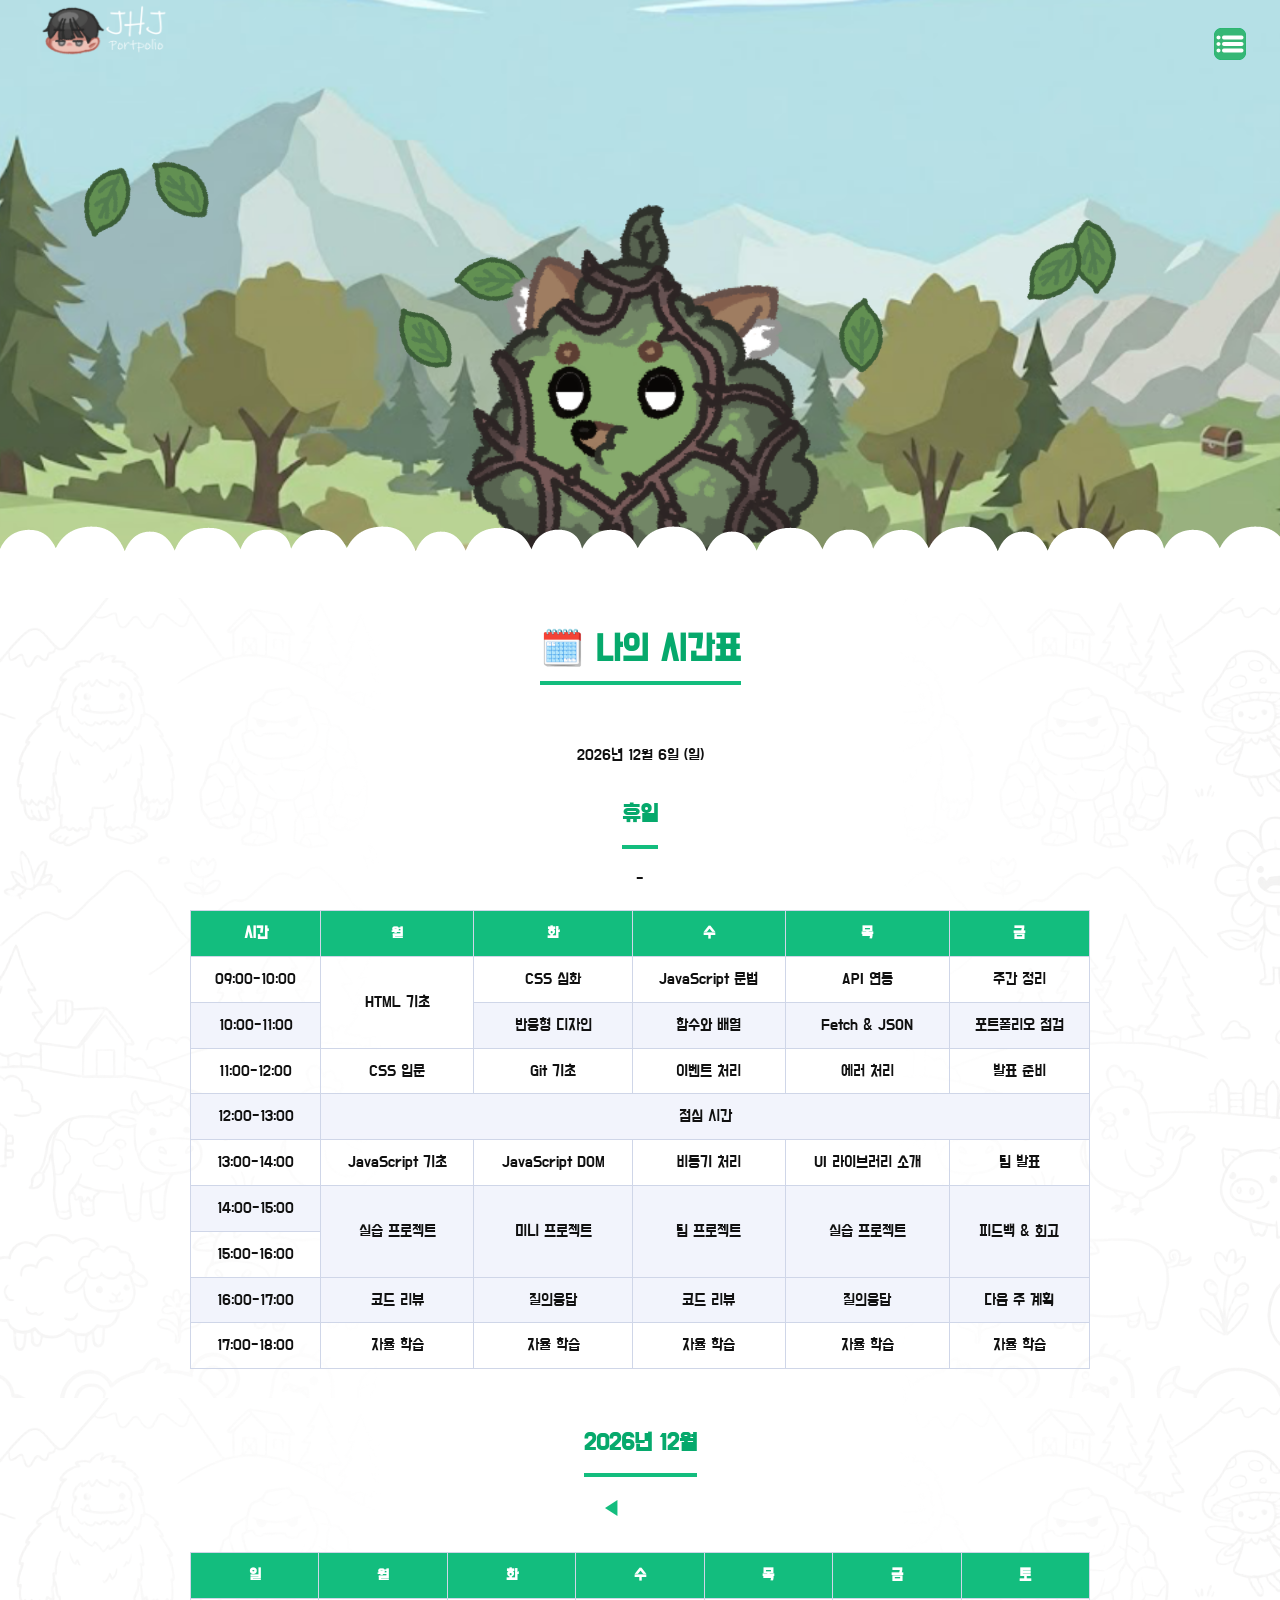
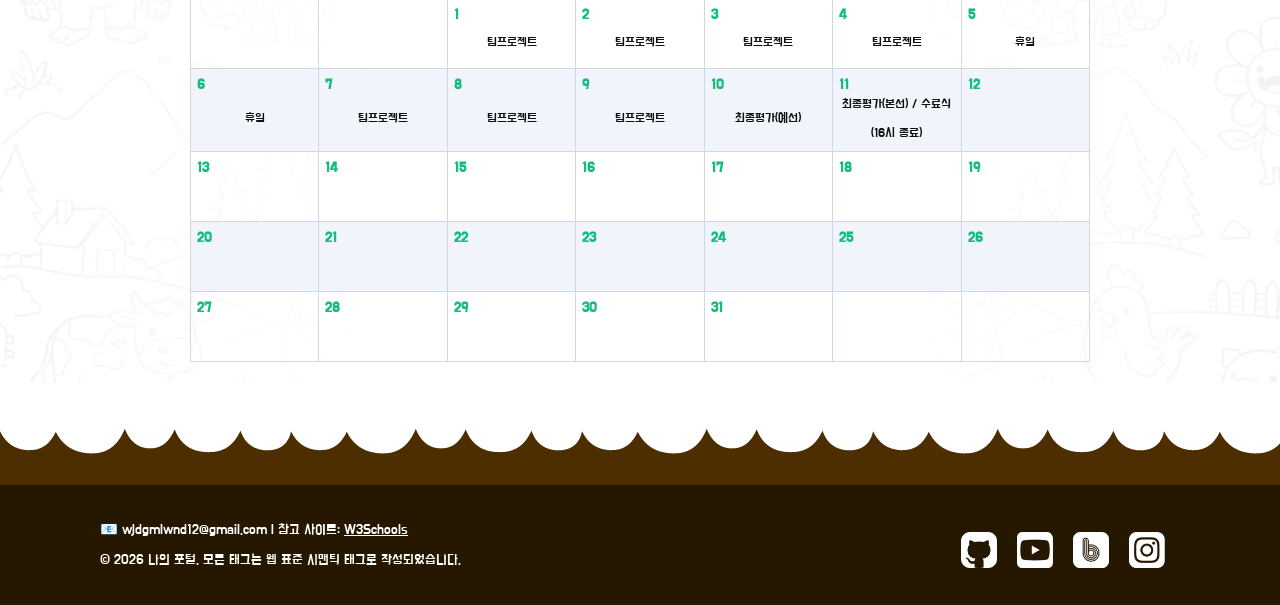
==== commit 6f29bb1b: "나의 시간표 UI적용" ====
--- a/html/myClass.html
+++ b/html/myClass.html
@@ -7,7 +7,7 @@
     <link rel="preconnect" href="https://fonts.googleapis.com">
     <link rel="preconnect" href="https://fonts.gstatic.com" crossorigin>
     <link href="https://fonts.googleapis.com/css2?family=Do+Hyeon&display=swap" rel="stylesheet">
-    <link rel="stylesheet" href="../css/style.css">
+    <link rel="stylesheet" href="../css/style.css?v=debug1">
 </head>
 <body>
     <div id="leaf-container" class="leaf-container"></div>
@@ -77,6 +77,12 @@
         </header>
 
         <main>
+            <section id="today-class-info">
+                <p id="today-date"></p>
+                <h2 id="today-subject"></h2>
+                <p id="today-professor"></p>
+            </section>
+
             <table border="1">
                 <thead>
                     <tr>
@@ -143,6 +149,7 @@
                         <td>질의응답</td>
                         <td>다음 주 계획</td>
                     </tr>
+
                     <tr>
                         <td>17:00-18:00</td>
                         <td>자율 학습</td>
@@ -153,6 +160,32 @@
                     </tr>
                 </tbody>
             </table>
+
+            <br>
+
+            <section id="class-calendar">
+                <div class="calendar-header">
+                    <h2 id="calendar-title"></h2>
+                    <div class="calendar-btn-group">
+                        <button type="button" id="calendar-prev" class="calendar-btn">◀</button>
+                        <button type="button" id="calendar-next" class="calendar-btn">▶</button>
+                    </div>
+                </div>
+                <table id="calendar-table" border="1">
+                    <thead>
+                        <tr>
+                            <th>일</th>
+                            <th>월</th>
+                            <th>화</th>
+                            <th>수</th>
+                            <th>목</th>
+                            <th>금</th>
+                            <th>토</th>
+                        </tr>
+                    </thead>
+                    <tbody id="calendar-body"></tbody>
+                </table>
+            </section>
         </main>
     </div>
 
@@ -181,5 +214,7 @@
     <script src="../script/leaves.js"></script>
     <script src="../script/headerParallax.js"></script>
     <script src="../script/monsterEyes.js"></script>
+    <script src="../script/classInfo.js"></script>
+    <script src="../script/classCalendar.js"></script>
 </body>
 </html>
--- a/css/style.css
+++ b/css/style.css
@@ -4,6 +4,7 @@
     --origin-deepgreen: #06a96c;
     --font-dark: #111111;
     --font-bright: #ffffff;
+    --font-gray: #323232;
 
     /* 아직 확정 안 된 보조색 (임시) */
     --color-bg: #4d2e01;
@@ -148,6 +149,12 @@
     color: var(--origin-deepgreen);
 }
 
+/* 다크모드에서는 밝은 --color-bg-soft 대신 어두운 줄무늬로 바꾸고, 글자는 --font-gray로 가독성 확보 */
+body.dark-mode tbody tr:nth-child(even) td {
+    background-color: var(--font-gray);
+    color: var(--font-bright);
+}
+
 /* ===== 자투리 부분: 원래 aside에 있던 내용, 임시로 가로 배치 ===== */
 .extra-section {
     display: flex;
@@ -169,6 +176,16 @@
 
 .extra-row > section {
     flex: 1;
+    background-color: transparent;
+    border: 2px solid var(--origin-green);
+    border-radius: 15px;
+    padding: 16px;
+    box-sizing: border-box;
+}
+
+.extra-row > section button {
+    display: block;
+    margin: 20px auto;
 }
 
 /* ===== signUp.html: fieldset/legend 태그 스타일 ===== */
@@ -662,17 +679,96 @@
     background-size: 500px 500px;
 }
 
+/* ===== myClass.html: 달력 제목 + 이전/다음 달 버튼 ===== */
+.calendar-header {
+    display: flex;
+    flex-direction: column;
+    align-items: center;
+    gap: 8px;
+    margin: 16px 0;
+}
+
+.calendar-btn-group {
+    display: flex;
+    gap: 20px;
+}
+
+.calendar-btn {
+    display: inline-block;
+    background: none;
+    border: none;
+    padding: 4px 10px;
+    margin: 0;
+    color: var(--origin-green);
+    font-size: 1.5rem;
+    cursor: pointer;
+}
+
+.calendar-btn::before {
+    display: none;
+}
+
+.calendar-btn:hover,
+.calendar-btn:active {
+    background: none;
+    color: var(--origin-deepgreen);
+    transform: none;
+}
+
+.calendar-btn:disabled {
+    color: var(--color-neutral);
+    cursor: not-allowed;
+}
+
+/* ===== myClass.html: 달력 셀 (날짜는 좌측 상단, 과목명은 중앙) ===== */
+#calendar-table {
+    table-layout: fixed;
+}
+
+#calendar-table th,
+#calendar-table td {
+    width: 14.2857%;
+}
+
+#calendar-table td {
+    position: relative;
+    height: 70px;
+    padding: 20px 4px 4px 4px;
+    box-sizing: border-box;
+    text-align: center;
+    vertical-align: middle;
+}
+
+.calendar-date {
+    position: absolute;
+    top: 4px;
+    left: 6px;
+    color: var(--origin-green);
+    font-size: 0.85rem;
+    font-weight: bold;
+}
+
+.calendar-subject {
+    font-size: 0.8rem;
+}
+
 /* ===== 미션9: 실시간 날씨 ===== */
 #city-select {
     margin-top: 6px;
     padding: 4px 8px;
 }
 
+/* .extra-section *가 글자색을 흰색으로 강제해서, 드롭다운을 펼쳤을 때 옵션 목록이
+   흰 배경 위에 흰 글씨로 안 보이는 문제를 막기 위해 옵션 색만 되돌림 */
+#city-select option {
+    color: var(--font-dark);
+}
+
 #weather-box {
     margin-top: 10px;
     padding: 10px;
-    background-color: var(--color-bg-soft);
-    border-radius: 4px;
+    background-color: transparent;
+    color: var(--font-bright);
 }
 
 /* ===== 미션5: 여행 카드 hover 효과 ===== */
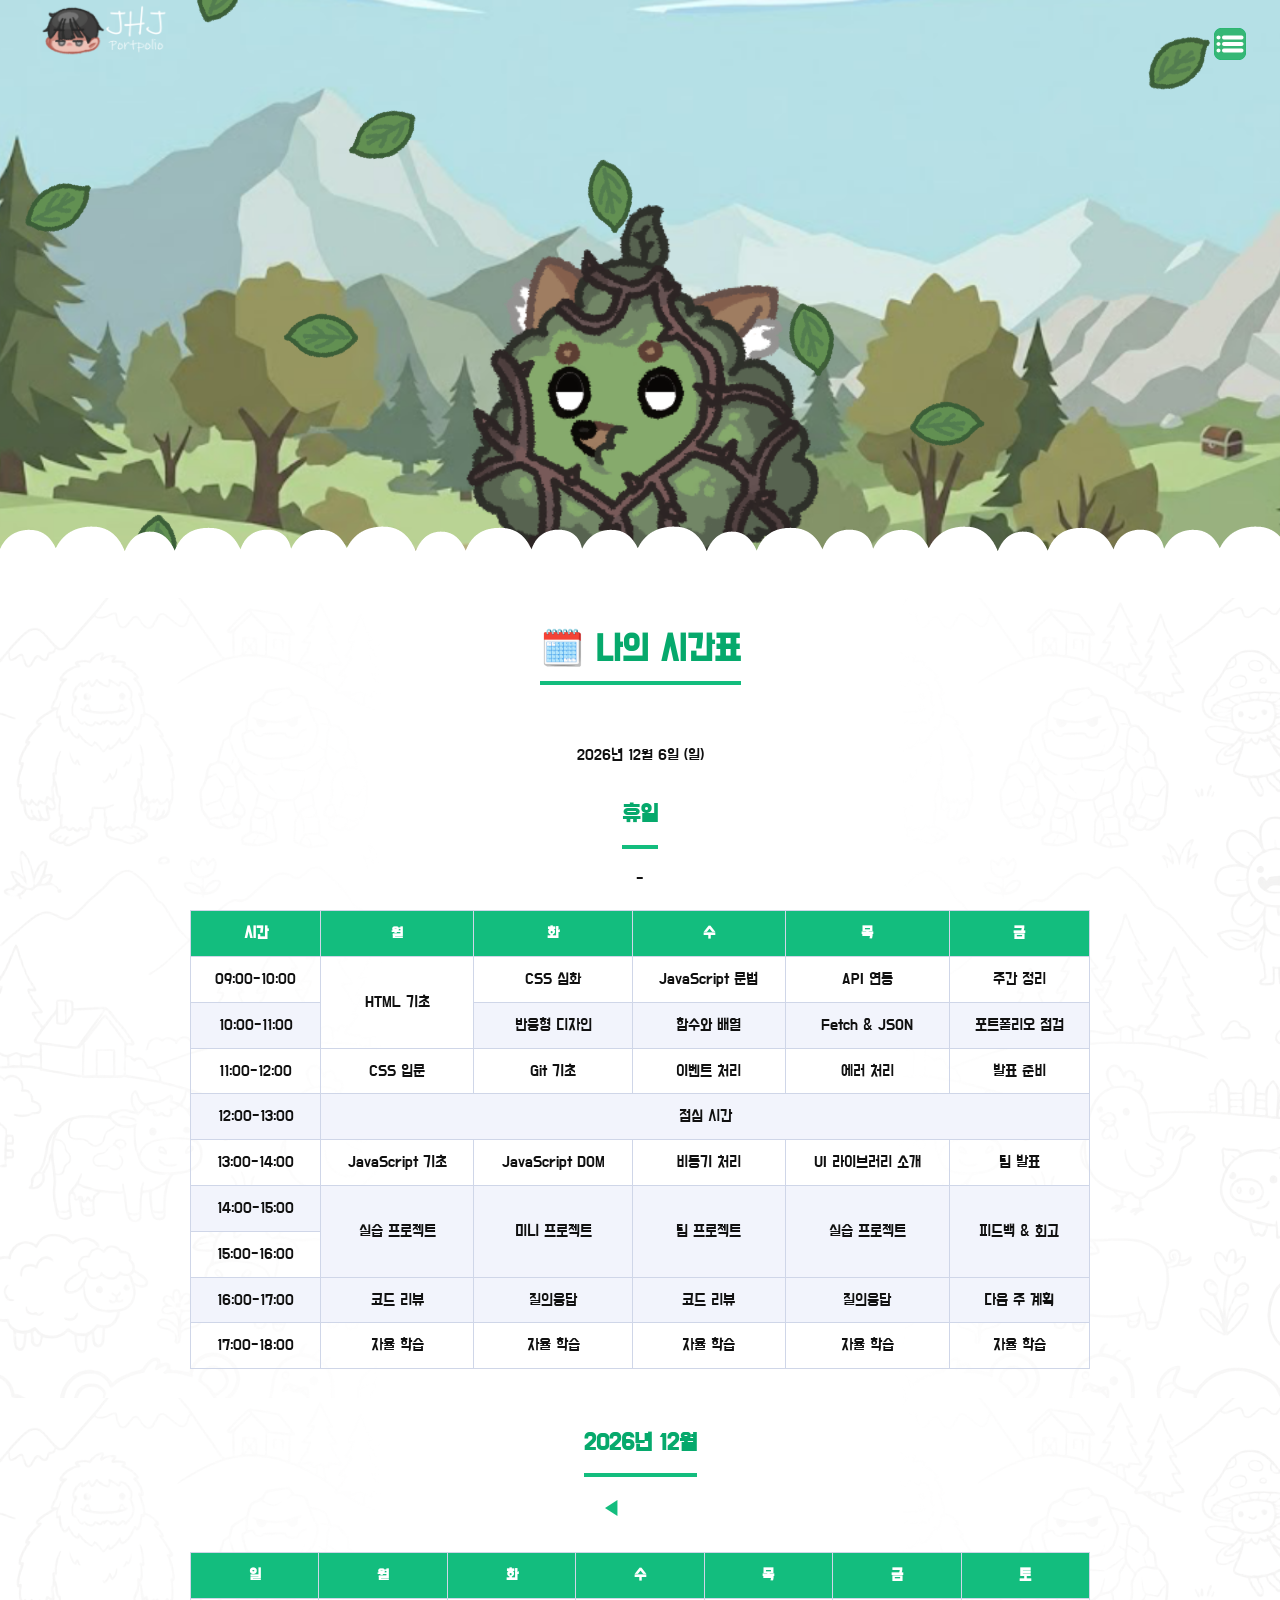
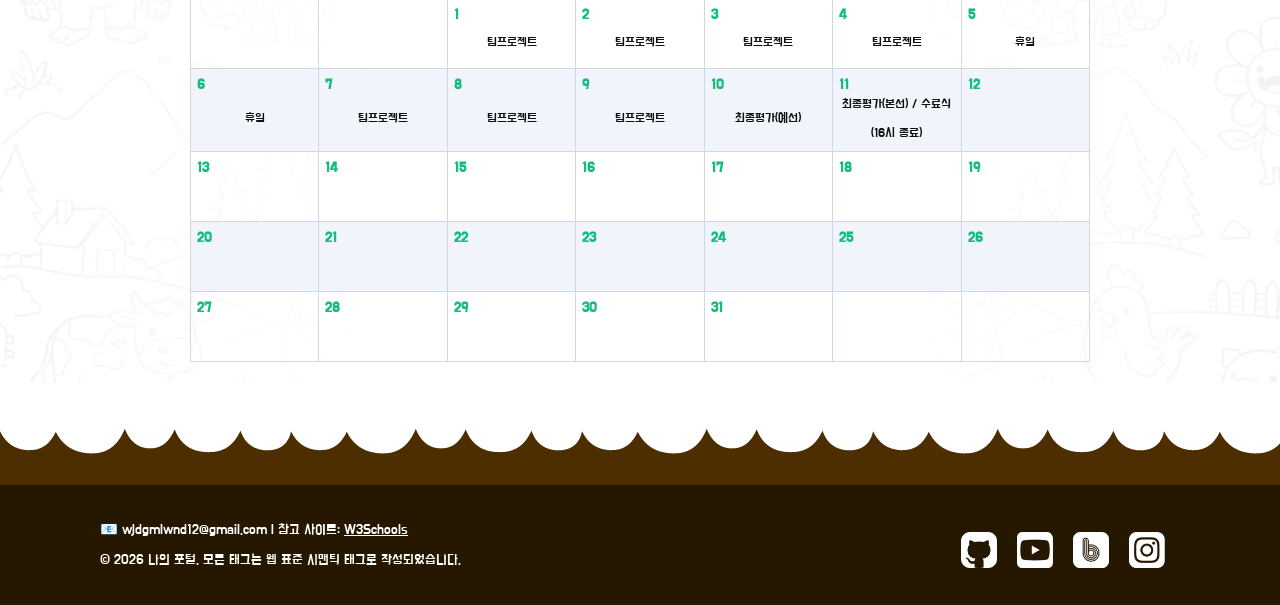
==== commit 8d313ebf: "css 분리" ====
--- a/html/myClass.html
+++ b/html/myClass.html
@@ -8,6 +8,7 @@
     <link rel="preconnect" href="https://fonts.gstatic.com" crossorigin>
     <link href="https://fonts.googleapis.com/css2?family=Do+Hyeon&display=swap" rel="stylesheet">
     <link rel="stylesheet" href="../css/style.css?v=debug1">
+    <link rel="stylesheet" href="../css/style_myclass.css">
 </head>
 <body>
     <div id="leaf-container" class="leaf-container"></div>
--- a/css/style.css
+++ b/css/style.css
@@ -70,8 +70,6 @@
     transition: transform 0.1s ease-out;
 }
 
-
-
 /* ===== header-divider ~ footer-divider 블록 전체를 50px 위로 올림 ===== */
 .content-block {
     margin-top: -75px;
@@ -142,163 +140,6 @@
 body.dark-mode .main-content h1,
 body.dark-mode .main-content h2 {
     color: var(--origin-deepgreen);
-}
-
-/* extra-section의 h2도 다크모드에서 원래 색 유지 */
-body.dark-mode .extra-section h2 {
-    color: var(--origin-deepgreen);
-}
-
-/* 다크모드에서는 밝은 --color-bg-soft 대신 어두운 줄무늬로 바꾸고, 글자는 --font-gray로 가독성 확보 */
-body.dark-mode tbody tr:nth-child(even) td {
-    background-color: var(--font-gray);
-    color: var(--font-bright);
-}
-
-/* ===== 자투리 부분: 원래 aside에 있던 내용, 임시로 가로 배치 ===== */
-.extra-section {
-    display: flex;
-    flex-direction: column;
-    align-items: center;
-    text-align: center;
-}
-
-.extra-section,
-.extra-section * {
-    color: var(--font-bright);
-}
-
-.extra-row {
-    display: flex;
-    gap: 60px;
-    flex-wrap: wrap;
-}
-
-.extra-row > section {
-    flex: 1;
-    background-color: transparent;
-    border: 2px solid var(--origin-green);
-    border-radius: 15px;
-    padding: 16px;
-    box-sizing: border-box;
-}
-
-.extra-row > section button {
-    display: block;
-    margin: 20px auto;
-}
-
-/* ===== signUp.html: fieldset/legend 태그 스타일 ===== */
-fieldset {
-    border: 2px solid var(--origin-green);
-    border-radius: 15px;
-    padding: 16px 46px;
-    max-width: 500px;
-    margin: 0 auto 16px auto;
-    box-sizing: border-box;
-}
-
-legend {
-    border: 2px solid var(--origin-green);
-    border-radius: 15px;
-    padding: 4px 12px;
-    color: var(--origin-green);
-    font-size: 1.5rem;
-}
-
-label {
-    color: var(--origin-green);
-    font-size: 1.17rem;
-}
-
-/* ===== signUp.html: 질문+입력을 한 세트로 묶는 구조 ===== */
-.form-field {
-    display: flex;
-    flex-direction: column;
-    align-items: flex-start;
-    gap: 6px;
-    margin-bottom: 16px;
-}
-
-.form-field input[type="text"],
-.form-field input[type="password"],
-.form-field input[type="date"],
-.form-field textarea {
-    width: 100%;
-    max-width: 375px;
-    box-sizing: border-box;
-}
-
-.radio-group {
-    display: flex;
-    gap: 16px;
-    flex-wrap: wrap;
-}
-
-.email-input-group {
-    display: flex;
-    align-items: center;
-    gap: 6px;
-}
-
-/* ===== signUp.html: 텍스트 계열 입력 필드 스타일 ===== */
-input[type="text"],
-input[type="password"],
-input[type="date"],
-select,
-textarea {
-    background-color: transparent;
-    border: 2px solid var(--origin-green);
-    border-radius: 15px;
-    padding: 6px 12px;
-    font: inherit;
-}
-
-input[type="text"]:focus,
-input[type="password"]:focus,
-input[type="date"]:focus,
-select:focus,
-textarea:focus {
-    border-color: var(--origin-deepgreen);
-    color: var(--origin-deepgreen);
-    outline: none;
-}
-
-.email-input-group span {
-    font: inherit;
-}
-
-.email-input-group select {
-    min-width: 160px;
-    text-align: center;
-}
-
-/* select는 body의 line-height:1.8을 그대로 받으면 닫힌 상태 텍스트가 아래로 치우쳐 보여서 별도 지정 */
-select {
-    line-height: normal;
-    padding: 10px;
-}
-
-/* ===== signUp.html: 라디오 버튼 커스텀 스타일 ===== */
-input[type="radio"] {
-    appearance: none;
-    width: 18px;
-    height: 18px;
-    margin-right: 4px;
-    border: 2px solid var(--origin-green);
-    border-radius: 50%;
-    outline: none;
-    cursor: pointer;
-    position: relative;
-    vertical-align: middle;
-}
-
-input[type="radio"]:checked::before {
-    content: "";
-    position: absolute;
-    inset: 3px;
-    border-radius: 50%;
-    background-color: var(--origin-deepgreen);
 }
 
 footer {
@@ -334,19 +175,19 @@
     color: var(--origin-deepgreen);
     width: fit-content;
     margin: 0 auto;
-    text-align: center; 
+    text-align: center;
     border-bottom: 4px solid var(--origin-green);
 }
 
 h2 {
     font-size: 1.5rem;
     color: var(--origin-deepgreen);
-    padding: 8px 0; 
-    
+    padding: 8px 0;
+
     width: fit-content;
     margin: 0 auto;
-    text-align: center; 
-    
+    text-align: center;
+
     border-bottom: 4px solid var(--origin-green);
 }
 
@@ -414,37 +255,27 @@
     transition: transform 0.1s ease-out;
 }
 
-/* ===== myTrip.html 여행지 카드 ===== */
-.trip-card {
-    background-color: var(--color-card-bg);
-    border: 1px solid var(--color-border-light);
-    border-radius: 8px;
-    padding: 15px;
-    margin: 15px 0;
-}
-
-/* ===== myClass.html 시간표 ===== */
-table {
-    border-collapse: collapse;
-    width: 100%;
-}
-
-th, td {
-    border: 1px solid var(--color-border);
-    padding: 8px 10px;
-    text-align: center;
-}
-
-thead th {
-    background-color: var(--origin-green);
-    color: var(--font-bright);
-}
-
-tbody tr:nth-child(even) {
-    background-color: var(--color-bg-soft);
-}
-
-/* ===== 미션3: index.html 바로가기 Flexbox ===== */
+/* ===== label / select 공통 스타일 (index.html city-select, signUp.html 여러 select에서 공용) ===== */
+label {
+    color: var(--origin-green);
+    font-size: 1.17rem;
+}
+
+select {
+    background-color: transparent;
+    border: 2px solid var(--origin-green);
+    border-radius: 15px;
+    padding: 10px;
+    font: inherit;
+    line-height: normal;
+}
+
+select:focus {
+    border-color: var(--origin-deepgreen);
+    color: var(--origin-deepgreen);
+    outline: none;
+}
+
 /* ===== 스크롤 시 사라짐/sticky 네비바 ===== */
 nav {
     position: fixed;
@@ -549,8 +380,6 @@
     background-color: #000000;
 }
 
-/* ===== 미션3: index.html main/aside 가로 배치 ===== */
-
 .layout {
     display: flex;
     gap: 30px;
@@ -573,17 +402,6 @@
 
 .layout aside {
     flex: 1;
-}
-
-/* ===== 미션3: myTrip.html 여행지 카드 Grid 3열 ===== */
-.trip-grid {
-    display: grid;
-    grid-template-columns: repeat(3, 1fr);
-    gap: 20px;
-}
-
-.trip-grid .trip-card {
-    margin: 0;
 }
 
 /* ===== 미션5: 내비게이션 링크 hover 전환 ===== */
@@ -619,25 +437,9 @@
     font: inherit;
     cursor: pointer;
     overflow: hidden;
-    
+
     /* [수정] 부모 버튼은 위치와 크기, 색상만 부드럽게 변경 */
     transition: background-color 0.3s ease, transform 0.3s ease;
-}
-
-/* ===== signUp.html: 가입하기/초기화 버튼을 가운데 인라인으로, 크기 확대 ===== */
-form button {
-    display: inline-block;
-    margin: 8px 10px;
-    padding: 14px 32px;
-    font-size: 1.2rem;
-}
-
-button[type="reset"] {
-    background-color: var(--color-neutral-hover);
-}
-
-button[type="reset"]:hover {
-    background-color: var(--color-neutral);
 }
 
 /* 배경 이미지 전용 가상 요소 추가 */
@@ -646,17 +448,17 @@
     position: absolute;
     inset: 0;
     z-index: 1;
-    
+
     background-image: url("../media/Imgs/Bg_UnderGround.png");
     /* [기본 상태] 배경 이미지 사이즈 400px */
     background-size: 400px 400px;
     background-repeat: repeat;
-    
+
     background-position: center center;
 
-    opacity: 0.5; 
+    opacity: 0.5;
     pointer-events: none;
-    
+
     /* [추가] 배경 이미지 사이즈가 변할 때도 0.3초 동안 부드럽게 연출 */
     transition: background-size 0.3s ease;
 }
@@ -677,108 +479,6 @@
 button:active::before {
     /* [호버 상태] 배경 이미지 사이즈를 500px로 확대 */
     background-size: 500px 500px;
-}
-
-/* ===== myClass.html: 달력 제목 + 이전/다음 달 버튼 ===== */
-.calendar-header {
-    display: flex;
-    flex-direction: column;
-    align-items: center;
-    gap: 8px;
-    margin: 16px 0;
-}
-
-.calendar-btn-group {
-    display: flex;
-    gap: 20px;
-}
-
-.calendar-btn {
-    display: inline-block;
-    background: none;
-    border: none;
-    padding: 4px 10px;
-    margin: 0;
-    color: var(--origin-green);
-    font-size: 1.5rem;
-    cursor: pointer;
-}
-
-.calendar-btn::before {
-    display: none;
-}
-
-.calendar-btn:hover,
-.calendar-btn:active {
-    background: none;
-    color: var(--origin-deepgreen);
-    transform: none;
-}
-
-.calendar-btn:disabled {
-    color: var(--color-neutral);
-    cursor: not-allowed;
-}
-
-/* ===== myClass.html: 달력 셀 (날짜는 좌측 상단, 과목명은 중앙) ===== */
-#calendar-table {
-    table-layout: fixed;
-}
-
-#calendar-table th,
-#calendar-table td {
-    width: 14.2857%;
-}
-
-#calendar-table td {
-    position: relative;
-    height: 70px;
-    padding: 20px 4px 4px 4px;
-    box-sizing: border-box;
-    text-align: center;
-    vertical-align: middle;
-}
-
-.calendar-date {
-    position: absolute;
-    top: 4px;
-    left: 6px;
-    color: var(--origin-green);
-    font-size: 0.85rem;
-    font-weight: bold;
-}
-
-.calendar-subject {
-    font-size: 0.8rem;
-}
-
-/* ===== 미션9: 실시간 날씨 ===== */
-#city-select {
-    margin-top: 6px;
-    padding: 4px 8px;
-}
-
-/* .extra-section *가 글자색을 흰색으로 강제해서, 드롭다운을 펼쳤을 때 옵션 목록이
-   흰 배경 위에 흰 글씨로 안 보이는 문제를 막기 위해 옵션 색만 되돌림 */
-#city-select option {
-    color: var(--font-dark);
-}
-
-#weather-box {
-    margin-top: 10px;
-    padding: 10px;
-    background-color: transparent;
-    color: var(--font-bright);
-}
-
-/* ===== 미션5: 여행 카드 hover 효과 ===== */
-.trip-card {
-    transition: transform 0.3s ease, box-shadow 0.3s ease;
-}
-
-.trip-card:hover {
-    transform: translateY(-6px);
-    box-shadow: 0 10px 20px var(--color-shadow);
 }
 
 /* ===== 미션5: 헤더 타이틀 페이드인 ===== */
@@ -926,8 +626,4 @@
     .layout {
         flex-direction: column;
     }
-
-    .trip-grid {
-        grid-template-columns: 1fr;
-    }
-}
+}
--- a/css/style_myclass.css
+++ b/css/style_myclass.css
@@ -0,0 +1,99 @@
+/* ===== myClass.html 시간표 ===== */
+table {
+    border-collapse: collapse;
+    width: 100%;
+}
+
+th, td {
+    border: 1px solid var(--color-border);
+    padding: 8px 10px;
+    text-align: center;
+}
+
+thead th {
+    background-color: var(--origin-green);
+    color: var(--font-bright);
+}
+
+tbody tr:nth-child(even) {
+    background-color: var(--color-bg-soft);
+}
+
+/* 다크모드에서는 밝은 --color-bg-soft 대신 어두운 줄무늬로 바꾸고, 글자는 --font-gray로 가독성 확보 */
+body.dark-mode tbody tr:nth-child(even) td {
+    background-color: var(--font-gray);
+    color: var(--font-bright);
+}
+
+/* ===== myClass.html: 달력 제목 + 이전/다음 달 버튼 ===== */
+.calendar-header {
+    display: flex;
+    flex-direction: column;
+    align-items: center;
+    gap: 8px;
+    margin: 16px 0;
+}
+
+.calendar-btn-group {
+    display: flex;
+    gap: 20px;
+}
+
+.calendar-btn {
+    display: inline-block;
+    background: none;
+    border: none;
+    padding: 4px 10px;
+    margin: 0;
+    color: var(--origin-green);
+    font-size: 1.5rem;
+    cursor: pointer;
+}
+
+.calendar-btn::before {
+    display: none;
+}
+
+.calendar-btn:hover,
+.calendar-btn:active {
+    background: none;
+    color: var(--origin-deepgreen);
+    transform: none;
+}
+
+.calendar-btn:disabled {
+    color: var(--color-neutral);
+    cursor: not-allowed;
+}
+
+/* ===== myClass.html: 달력 셀 (날짜는 좌측 상단, 과목명은 중앙) ===== */
+#calendar-table {
+    table-layout: fixed;
+}
+
+#calendar-table th,
+#calendar-table td {
+    width: 14.2857%;
+}
+
+#calendar-table td {
+    position: relative;
+    height: 70px;
+    padding: 20px 4px 4px 4px;
+    box-sizing: border-box;
+    text-align: center;
+    vertical-align: middle;
+}
+
+.calendar-date {
+    position: absolute;
+    top: 4px;
+    left: 6px;
+    color: var(--origin-green);
+    font-size: 0.85rem;
+    font-weight: bold;
+}
+
+.calendar-subject {
+    font-size: 0.8rem;
+}
